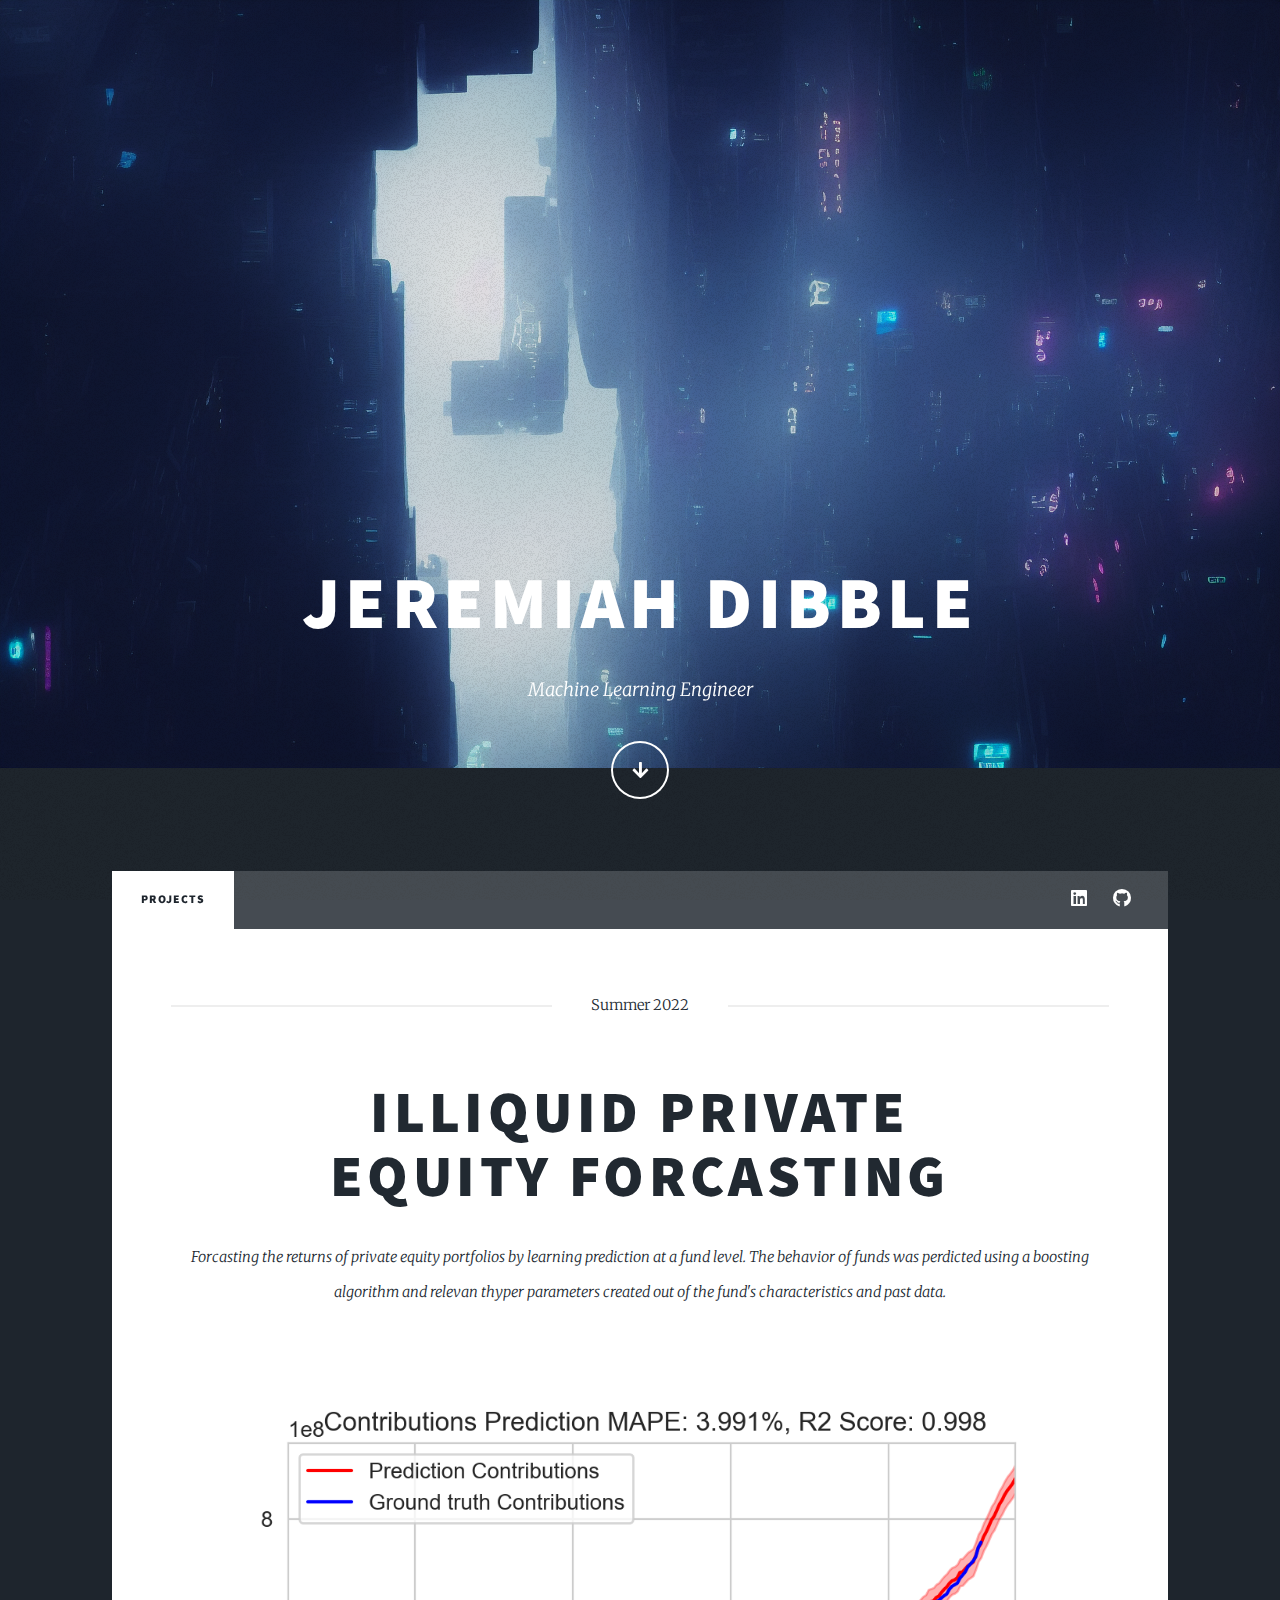
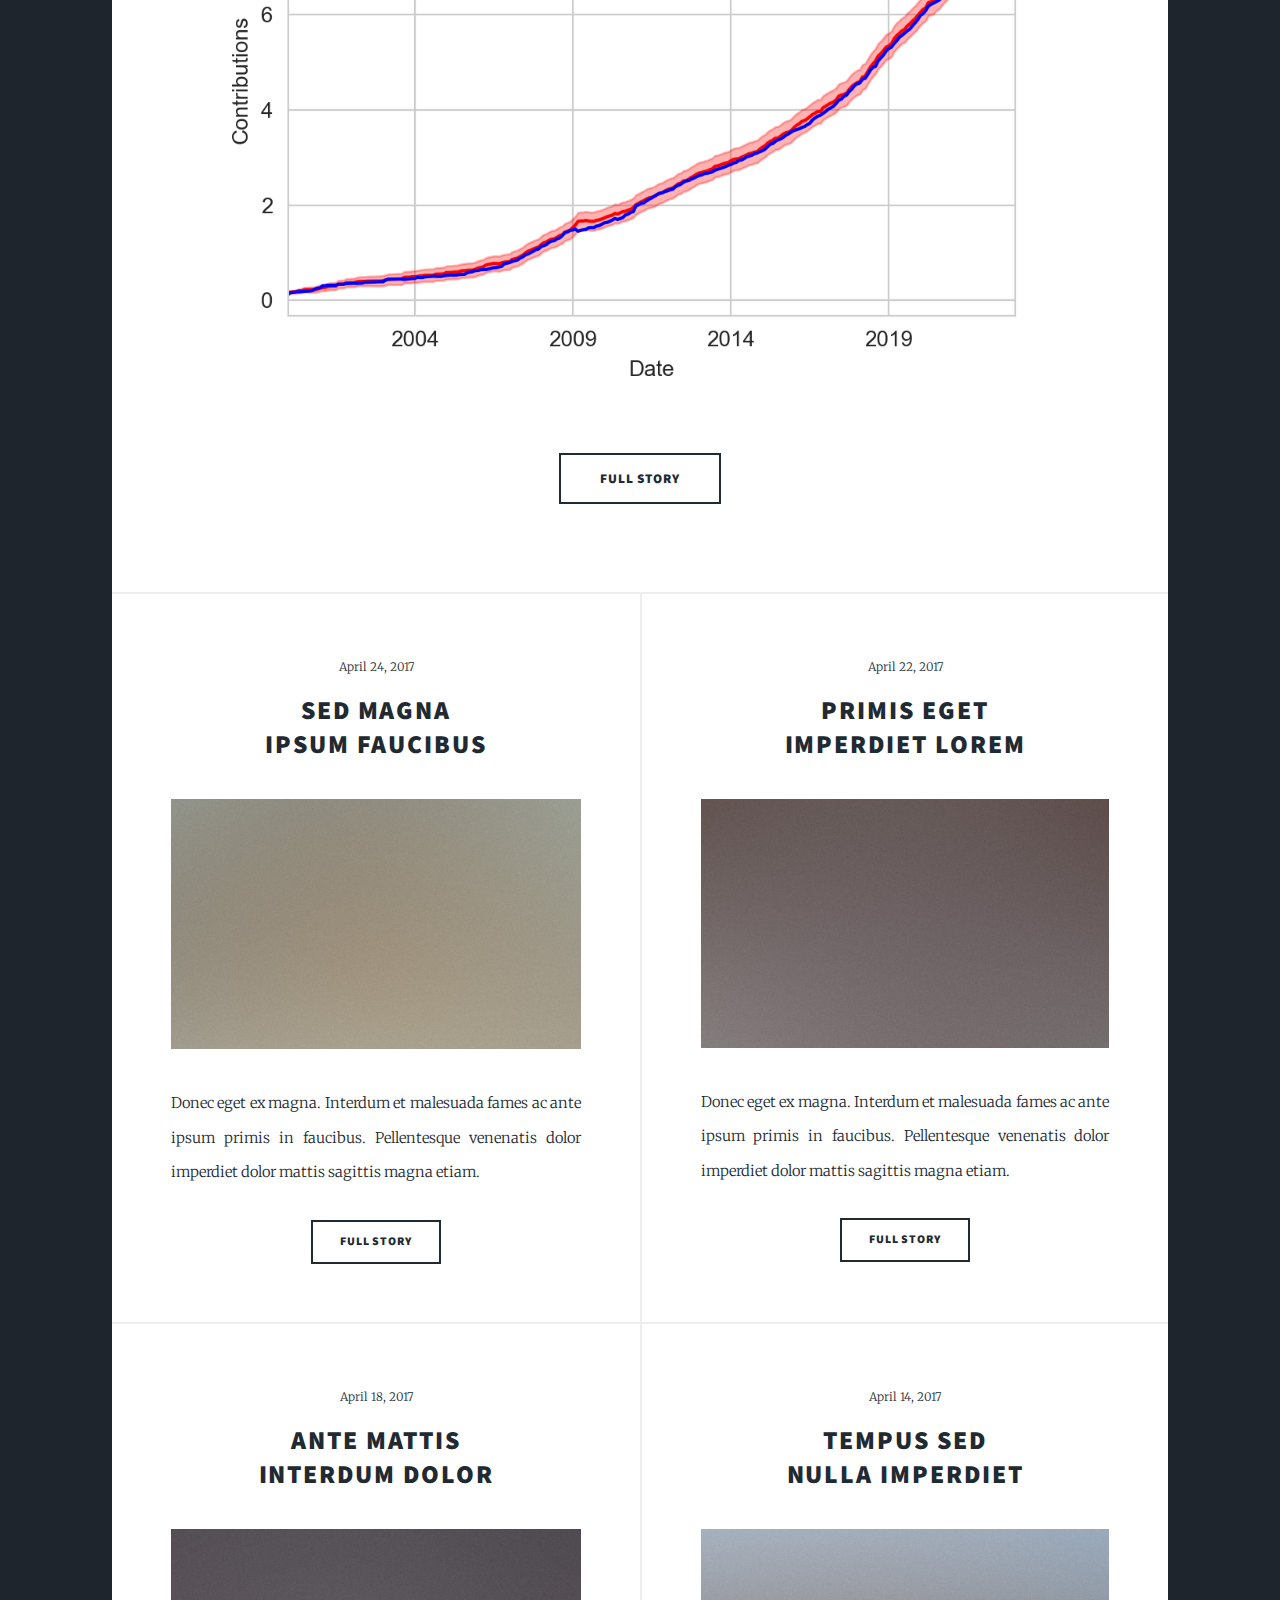
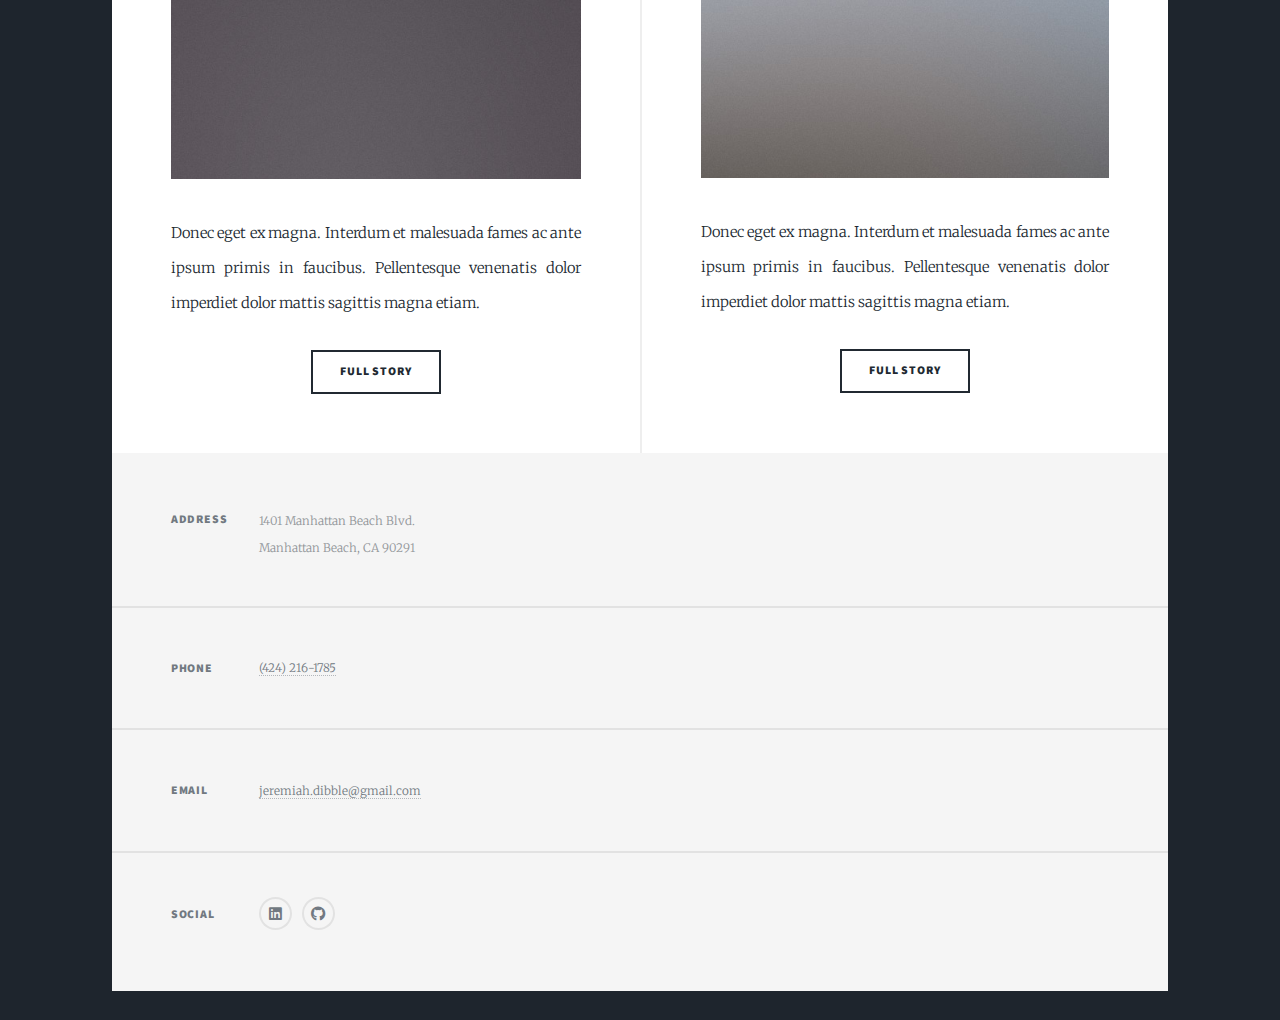
==== index.html @ 0b693775 "initial commit" ====
<!DOCTYPE HTML>
<!--
	Massively by HTML5 UP
	html5up.net | @ajlkn
	Free for personal and commercial use under the CCA 3.0 license (html5up.net/license)
-->
<html>
	

	<head>
	
		<title>Jeremiah Dibble</title>
		<meta charset="utf-8" />
		<meta name="viewport" content="width=device-width, initial-scale=1, user-scalable=no" />
		<link rel="stylesheet" href="assets/css/main.css" />
		<noscript><link rel="stylesheet" href="assets/css/noscript.css" /></noscript>
		<html>
			

	</head>
	<body class="is-preload">
		<!-- Wrapper -->
			<div id="wrapper" class="fade-in">
				<p style="background-image: url('images/Mean_Subplot_Con.jpg');"></p>
				<!-- Intro -->
					<div id="intro">
						<h1>Jeremiah Dibble<br />
						</h1>
						<p>Machine Learning Engineer <ul class="actions">
							<li><a href="#header" class="button icon solid solo fa-arrow-down scrolly">Continue</a></li>
						</ul>
					</div>

				<!-- Header -->
					<header id="header">
						<a href="index.html" class="logo">Jeremiah Dibble</a>
					</header>

				<!-- Nav -->
					<nav id="nav">
						<ul class="links">
							<li class="active"><a href="index.html">Projects</a></li>

						</ul>
						<ul class="icons">
							<li><a href="https://www.linkedin.com/in/jeremiah-dibble/" class="icon brands fa-linkedin"><span class="label">LinkedIn</span></a></li>
							<li><a href="https://github.com/jeremiah-dibble" class="icon brands fa-github"><span class="label">GitHub</span></a></li>
						</ul>
					</nav>


				<!-- Main -->
					<div id="main">

						<!-- Featured Post -->
							<article class="post featured">
								<header class="major">
									<span class="date">Summer 2022</span>
									<h2><a href="privateEquity.html">
									Illiquid Private <br /> Equity Forcasting</a></h2>
									<p>Forcasting the returns of private equity portfolios by learning prediction at a
										fund level. The behavior of funds was perdicted using a boosting algorithm and 
										relevan thyper parameters created out of the fund's characteristics and past data. 
									</p>
								</header>
								<a href="privateEquity.html" class="image main"><img src="images/privateEquity.jpg" alt="" /></a>
								<ul class="actions special">
									<li><a href="privateEquity.html" class="button large">Full Story</a></li>
								</ul>
							</article>

						<!-- Posts -->
							<section class="posts">
								<article>
									<header>
										<span class="date">April 24, 2017</span>
										<h2><a href="#">Sed magna<br />
										ipsum faucibus</a></h2>
									</header>
									<a href="#" class="image fit"><img src="images/pic02.jpg" alt="" /></a>
									<p>Donec eget ex magna. Interdum et malesuada fames ac ante ipsum primis in faucibus. Pellentesque venenatis dolor imperdiet dolor mattis sagittis magna etiam.</p>
									<ul class="actions special">
										<li><a href="#" class="button">Full Story</a></li>
									</ul>
								</article>
								<article>
									<header>
										<span class="date">April 22, 2017</span>
										<h2><a href="#">Primis eget<br />
										imperdiet lorem</a></h2>
									</header>
									<a href="#" class="image fit"><img src="images/pic03.jpg" alt="" /></a>
									<p>Donec eget ex magna. Interdum et malesuada fames ac ante ipsum primis in faucibus. Pellentesque venenatis dolor imperdiet dolor mattis sagittis magna etiam.</p>
									<ul class="actions special">
										<li><a href="#" class="button">Full Story</a></li>
									</ul>
								</article>
								<article>
									<header>
										<span class="date">April 18, 2017</span>
										<h2><a href="#">Ante mattis<br />
										interdum dolor</a></h2>
									</header>
									<a href="#" class="image fit"><img src="images/pic04.jpg" alt="" /></a>
									<p>Donec eget ex magna. Interdum et malesuada fames ac ante ipsum primis in faucibus. Pellentesque venenatis dolor imperdiet dolor mattis sagittis magna etiam.</p>
									<ul class="actions special">
										<li><a href="#" class="button">Full Story</a></li>
									</ul>
								</article>
								<article>
									<header>
										<span class="date">April 14, 2017</span>
										<h2><a href="#">Tempus sed<br />
										nulla imperdiet</a></h2>
									</header>
									<a href="#" class="image fit"><img src="images/pic05.jpg" alt="" /></a>
									<p>Donec eget ex magna. Interdum et malesuada fames ac ante ipsum primis in faucibus. Pellentesque venenatis dolor imperdiet dolor mattis sagittis magna etiam.</p>
									<ul class="actions special">
										<li><a href="#" class="button">Full Story</a></li>
									</ul>
								</article>

							</section>
					</div>

				<!-- Footer -->
					<footer id="footer">

						<section class="split contact">
							<section class="alt">
								<h3>Address</h3>
								<p>1401 Manhattan Beach Blvd.<br />
								Manhattan Beach, CA 90291</p>
							</section>
							<section>
								<h3>Phone</h3>
								<p><a href="#">(424) 216-1785</a></p>
							</section>
							<section>
								<h3>Email</h3>
								<p><a href="#">jeremiah.dibble@gmail.com</a></p>
							</section>
							<section>
								<h3>Social</h3>
								<ul class="icons alt">
									<li><a href="https://www.linkedin.com/in/jeremiah-dibble/" class="icon brands fa-linkedin"><span class="label">LinkedIn</span></a></li>
									<li><a href="https://github.com/jeremiah-dibble" class="icon brands fa-github"><span class="label">GitHub</span></a></li>
								</ul>
							</section>
						</section>
					</footer>
			</div>

		<!-- Scripts -->
			<script src="assets/js/jquery.min.js"></script>
			<script src="assets/js/jquery.scrollex.min.js"></script>
			<script src="assets/js/jquery.scrolly.min.js"></script>
			<script src="assets/js/browser.min.js"></script>
			<script src="assets/js/breakpoints.min.js"></script>
			<script src="assets/js/util.js"></script>
			<script src="assets/js/main.js"></script>
		</p>
	</body>
	
</html>
---- assets/css/main.css ----
@import url(fontawesome-all.min.css);
@import url("https://fonts.googleapis.com/css?family=Merriweather:300,700,300italic,700italic|Source+Sans+Pro:900");

/*
	Massively by HTML5 UP
	html5up.net | @ajlkn
	Free for personal and commercial use under the CCA 3.0 license (html5up.net/license)
*/

html, body, div, span, applet, object,
iframe, h1, h2, h3, h4, h5, h6, p, blockquote,
pre, a, abbr, acronym, address, big, cite,
code, del, dfn, em, img, ins, kbd, q, s, samp,
small, strike, strong, sub, sup, tt, var, b,
u, i, center, dl, dt, dd, ol, ul, li, fieldset,
form, label, legend, table, caption, tbody,
tfoot, thead, tr, th, td, article, aside,
canvas, details, embed, figure, figcaption,
footer, header, hgroup, menu, nav, output, ruby,
section, summary, time, mark, audio, video {
	margin: 0;
	padding: 0;
	border: 0;
	font-size: 100%;
	font: inherit;
	vertical-align: baseline;}

article, aside, details, figcaption, figure,
footer, header, hgroup, menu, nav, section {
	display: block;}

body {
	line-height: 1;
}

ol, ul {
	list-style: none;
}

blockquote, q {
	quotes: none;
}

	blockquote:before, blockquote:after, q:before, q:after {
		content: '';
		content: none;
	}

table {
	border-collapse: collapse;
	border-spacing: 0;
}

body {
	-webkit-text-size-adjust: none;
}

mark {
	background-color: transparent;
	color: inherit;
}

input::-moz-focus-inner {
	border: 0;
	padding: 0;
}

input, select, textarea {
	-moz-appearance: none;
	-webkit-appearance: none;
	-ms-appearance: none;
	appearance: none;
}

/* Basic */

	@-ms-viewport {
		width: device-width;
	}

	body {
		-ms-overflow-style: scrollbar;
	}

	@media screen and (max-width: 480px) {

		html, body {
			min-width: 320px;
		}

	}

	html {
		box-sizing: border-box;
	}

	*, *:before, *:after {
		box-sizing: inherit;
	}

	body {
		background-color: #1e252d;
	}

		body.is-preload *, body.is-preload *:before, body.is-preload *:after {
			-moz-animation: none !important;
			-webkit-animation: none !important;
			-ms-animation: none !important;
			animation: none !important;
			-moz-transition: none !important;
			-webkit-transition: none !important;
			-ms-transition: none !important;
			transition: none !important;
		}

/* Type */

	html {
		font-size: 16pt;
	}

		@media screen and (max-width: 1680px) {

			html {
				font-size: 12pt;
			}

		}

		@media screen and (max-width: 1280px) {

			html {
				font-size: 11pt;
			}

		}

		@media screen and (max-width: 360px) {

			html {
				font-size: 10pt;
			}

		}

	body {
		color: #212931;
	}

	body, input, select, textarea {
		font-family: "Merriweather", Georgia, serif;
		font-weight: 300;
		font-size: 1rem;
		line-height: 2.375;
	}

	a {
		-moz-transition: color 0.2s ease-in-out, background-color 0.2s ease-in-out, border-color 0.2s ease-in-out, box-shadow 0.2s ease-in-out;
		-webkit-transition: color 0.2s ease-in-out, background-color 0.2s ease-in-out, border-color 0.2s ease-in-out, box-shadow 0.2s ease-in-out;
		-ms-transition: color 0.2s ease-in-out, background-color 0.2s ease-in-out, border-color 0.2s ease-in-out, box-shadow 0.2s ease-in-out;
		transition: color 0.2s ease-in-out, background-color 0.2s ease-in-out, border-color 0.2s ease-in-out, box-shadow 0.2s ease-in-out;
		border-bottom: dotted 1px;
		text-decoration: none;
	}

		a:hover {
			border-bottom-color: transparent;
		}

	strong, b {
		font-weight: 600;
	}

	em, i {
		font-style: italic;
	}

	p {
		text-align: justify;
		margin: 0 0 2rem 0;
	}

	h1, h2, h3, h4, h5, h6 {
		font-family: "Source Sans Pro", Helvetica, sans-serif;
		font-weight: 900;
		line-height: 1.5;
		letter-spacing: 0.075em;
		text-transform: uppercase;
		margin: 0 0 1rem 0;
	}

		h1 a, h2 a, h3 a, h4 a, h5 a, h6 a {
			border-bottom: 0;
			color: inherit;
			text-decoration: none;
		}

	h1 {
		font-size: 4rem;
		line-height: 1.1;
		margin: 0 0 2rem 0;
	}

	h2 {
		font-size: 1.75rem;
		line-height: 1.3;
		margin: 0 0 1.5rem 0;
	}

	h3 {
		font-size: 1.25rem;
		margin: 0 0 1.5rem 0;
	}

	h4 {
		font-size: 1rem;
	}

	h5 {
		font-size: 0.9rem;
	}

	h6 {
		font-size: 0.8rem;
	}

	sub {
		font-size: 0.8rem;
		position: relative;
		top: 0.5rem;
	}

	sup {
		font-size: 0.8rem;
		position: relative;
		top: -0.5rem;
	}

	blockquote {
		border-left: solid 4px;
		font-style: italic;
		margin: 0 0 2rem 0;
		padding: 0.5rem 0 0.5rem 2rem;
	}

	code {
		border: solid 2px;
		font-family: "Courier New", monospace;
		font-size: 0.9rem;
		margin: 0 0.25rem;
		padding: 0.25rem 0.65rem;
	}

	pre {
		-webkit-overflow-scrolling: touch;
		font-family: "Courier New", monospace;
		font-size: 0.9rem;
		margin: 0 0 2rem 0;
	}

		pre code {
			display: block;
			line-height: 1.75;
			padding: 1rem 1.5rem;
			overflow-x: auto;
		}

	hr {
		border: 0;
		border-bottom: solid 2px;
		margin: 3rem 0;
	}

		hr.major {
			margin: 5rem 0;
		}

	.align-left {
		text-align: left;
	}

	.align-center {
		text-align: center;
	}

	.align-right {
		text-align: right;
	}

	input, select, textarea {
		color: #212931;
	}

	a {
		color: #212931;
		border-bottom-color: rgba(33, 41, 49, 0.5);
	}

		a:hover {
			border-bottom-color: transparent;
			color: #18bfef !important;
		}

	strong, b {
		color: #212931;
	}

	h1, h2, h3, h4, h5, h6 {
		color: #212931;
	}

	blockquote {
		border-left-color: #eeeeee;
	}

	code {
		background: rgba(220, 220, 220, 0.25);
		border-color: #eeeeee;
	}

	hr {
		border-bottom-color: #eeeeee;
	}

/* Row */

	.row {
		display: flex;
		flex-wrap: wrap;
		box-sizing: border-box;
		align-items: stretch;
	}

		.row > * {
			box-sizing: border-box;
		}

		.row.gtr-uniform > * > :last-child {
			margin-bottom: 0;
		}

		.row.aln-left {
			justify-content: flex-start;
		}

		.row.aln-center {
			justify-content: center;
		}

		.row.aln-right {
			justify-content: flex-end;
		}

		.row.aln-top {
			align-items: flex-start;
		}

		.row.aln-middle {
			align-items: center;
		}

		.row.aln-bottom {
			align-items: flex-end;
		}

		.row > .imp {
			order: -1;
		}

		.row > .col-1 {
			width: 8.33333%;
		}

		.row > .off-1 {
			margin-left: 8.33333%;
		}

		.row > .col-2 {
			width: 16.66667%;
		}

		.row > .off-2 {
			margin-left: 16.66667%;
		}

		.row > .col-3 {
			width: 25%;
		}

		.row > .off-3 {
			margin-left: 25%;
		}

		.row > .col-4 {
			width: 33.33333%;
		}

		.row > .off-4 {
			margin-left: 33.33333%;
		}

		.row > .col-5 {
			width: 41.66667%;
		}

		.row > .off-5 {
			margin-left: 41.66667%;
		}

		.row > .col-6 {
			width: 50%;
		}

		.row > .off-6 {
			margin-left: 50%;
		}

		.row > .col-7 {
			width: 58.33333%;
		}

		.row > .off-7 {
			margin-left: 58.33333%;
		}

		.row > .col-8 {
			width: 66.66667%;
		}

		.row > .off-8 {
			margin-left: 66.66667%;
		}

		.row > .col-9 {
			width: 75%;
		}

		.row > .off-9 {
			margin-left: 75%;
		}

		.row > .col-10 {
			width: 83.33333%;
		}

		.row > .off-10 {
			margin-left: 83.33333%;
		}

		.row > .col-11 {
			width: 91.66667%;
		}

		.row > .off-11 {
			margin-left: 91.66667%;
		}

		.row > .col-12 {
			width: 100%;
		}

		.row > .off-12 {
			margin-left: 100%;
		}

		.row.gtr-0 {
			margin-top: 0;
			margin-left: 0rem;
		}

			.row.gtr-0 > * {
				padding: 0 0 0 0rem;
			}

			.row.gtr-0.gtr-uniform {
				margin-top: 0rem;
			}

				.row.gtr-0.gtr-uniform > * {
					padding-top: 0rem;
				}

		.row.gtr-25 {
			margin-top: 0;
			margin-left: -0.375rem;
		}

			.row.gtr-25 > * {
				padding: 0 0 0 0.375rem;
			}

			.row.gtr-25.gtr-uniform {
				margin-top: -0.375rem;
			}

				.row.gtr-25.gtr-uniform > * {
					padding-top: 0.375rem;
				}

		.row.gtr-50 {
			margin-top: 0;
			margin-left: -0.75rem;
		}

			.row.gtr-50 > * {
				padding: 0 0 0 0.75rem;
			}

			.row.gtr-50.gtr-uniform {
				margin-top: -0.75rem;
			}

				.row.gtr-50.gtr-uniform > * {
					padding-top: 0.75rem;
				}

		.row {
			margin-top: 0;
			margin-left: -1.5rem;
		}

			.row > * {
				padding: 0 0 0 1.5rem;
			}

			.row.gtr-uniform {
				margin-top: -1.5rem;
			}

				.row.gtr-uniform > * {
					padding-top: 1.5rem;
				}

		.row.gtr-150 {
			margin-top: 0;
			margin-left: -2.25rem;
		}

			.row.gtr-150 > * {
				padding: 0 0 0 2.25rem;
			}

			.row.gtr-150.gtr-uniform {
				margin-top: -2.25rem;
			}

				.row.gtr-150.gtr-uniform > * {
					padding-top: 2.25rem;
				}

		.row.gtr-200 {
			margin-top: 0;
			margin-left: -3rem;
		}

			.row.gtr-200 > * {
				padding: 0 0 0 3rem;
			}

			.row.gtr-200.gtr-uniform {
				margin-top: -3rem;
			}

				.row.gtr-200.gtr-uniform > * {
					padding-top: 3rem;
				}

		@media screen and (max-width: 1680px) {

			.row {
				display: flex;
				flex-wrap: wrap;
				box-sizing: border-box;
				align-items: stretch;
			}

				.row > * {
					box-sizing: border-box;
				}

				.row.gtr-uniform > * > :last-child {
					margin-bottom: 0;
				}

				.row.aln-left {
					justify-content: flex-start;
				}

				.row.aln-center {
					justify-content: center;
				}

				.row.aln-right {
					justify-content: flex-end;
				}

				.row.aln-top {
					align-items: flex-start;
				}

				.row.aln-middle {
					align-items: center;
				}

				.row.aln-bottom {
					align-items: flex-end;
				}

				.row > .imp-xlarge {
					order: -1;
				}

				.row > .col-1-xlarge {
					width: 8.33333%;
				}

				.row > .off-1-xlarge {
					margin-left: 8.33333%;
				}

				.row > .col-2-xlarge {
					width: 16.66667%;
				}

				.row > .off-2-xlarge {
					margin-left: 16.66667%;
				}

				.row > .col-3-xlarge {
					width: 25%;
				}

				.row > .off-3-xlarge {
					margin-left: 25%;
				}

				.row > .col-4-xlarge {
					width: 33.33333%;
				}

				.row > .off-4-xlarge {
					margin-left: 33.33333%;
				}

				.row > .col-5-xlarge {
					width: 41.66667%;
				}

				.row > .off-5-xlarge {
					margin-left: 41.66667%;
				}

				.row > .col-6-xlarge {
					width: 50%;
				}

				.row > .off-6-xlarge {
					margin-left: 50%;
				}

				.row > .col-7-xlarge {
					width: 58.33333%;
				}

				.row > .off-7-xlarge {
					margin-left: 58.33333%;
				}

				.row > .col-8-xlarge {
					width: 66.66667%;
				}

				.row > .off-8-xlarge {
					margin-left: 66.66667%;
				}

				.row > .col-9-xlarge {
					width: 75%;
				}

				.row > .off-9-xlarge {
					margin-left: 75%;
				}

				.row > .col-10-xlarge {
					width: 83.33333%;
				}

				.row > .off-10-xlarge {
					margin-left: 83.33333%;
				}

				.row > .col-11-xlarge {
					width: 91.66667%;
				}

				.row > .off-11-xlarge {
					margin-left: 91.66667%;
				}

				.row > .col-12-xlarge {
					width: 100%;
				}

				.row > .off-12-xlarge {
					margin-left: 100%;
				}

				.row.gtr-0 {
					margin-top: 0;
					margin-left: 0rem;
				}

					.row.gtr-0 > * {
						padding: 0 0 0 0rem;
					}

					.row.gtr-0.gtr-uniform {
						margin-top: 0rem;
					}

						.row.gtr-0.gtr-uniform > * {
							padding-top: 0rem;
						}

				.row.gtr-25 {
					margin-top: 0;
					margin-left: -0.375rem;
				}

					.row.gtr-25 > * {
						padding: 0 0 0 0.375rem;
					}

					.row.gtr-25.gtr-uniform {
						margin-top: -0.375rem;
					}

						.row.gtr-25.gtr-uniform > * {
							padding-top: 0.375rem;
						}

				.row.gtr-50 {
					margin-top: 0;
					margin-left: -0.75rem;
				}

					.row.gtr-50 > * {
						padding: 0 0 0 0.75rem;
					}

					.row.gtr-50.gtr-uniform {
						margin-top: -0.75rem;
					}

						.row.gtr-50.gtr-uniform > * {
							padding-top: 0.75rem;
						}

				.row {
					margin-top: 0;
					margin-left: -1.5rem;
				}

					.row > * {
						padding: 0 0 0 1.5rem;
					}

					.row.gtr-uniform {
						margin-top: -1.5rem;
					}

						.row.gtr-uniform > * {
							padding-top: 1.5rem;
						}

				.row.gtr-150 {
					margin-top: 0;
					margin-left: -2.25rem;
				}

					.row.gtr-150 > * {
						padding: 0 0 0 2.25rem;
					}

					.row.gtr-150.gtr-uniform {
						margin-top: -2.25rem;
					}

						.row.gtr-150.gtr-uniform > * {
							padding-top: 2.25rem;
						}

				.row.gtr-200 {
					margin-top: 0;
					margin-left: -3rem;
				}

					.row.gtr-200 > * {
						padding: 0 0 0 3rem;
					}

					.row.gtr-200.gtr-uniform {
						margin-top: -3rem;
					}

						.row.gtr-200.gtr-uniform > * {
							padding-top: 3rem;
						}

		}

		@media screen and (max-width: 1280px) {

			.row {
				display: flex;
				flex-wrap: wrap;
				box-sizing: border-box;
				align-items: stretch;
			}

				.row > * {
					box-sizing: border-box;
				}

				.row.gtr-uniform > * > :last-child {
					margin-bottom: 0;
				}

				.row.aln-left {
					justify-content: flex-start;
				}

				.row.aln-center {
					justify-content: center;
				}

				.row.aln-right {
					justify-content: flex-end;
				}

				.row.aln-top {
					align-items: flex-start;
				}

				.row.aln-middle {
					align-items: center;
				}

				.row.aln-bottom {
					align-items: flex-end;
				}

				.row > .imp-large {
					order: -1;
				}

				.row > .col-1-large {
					width: 8.33333%;
				}

				.row > .off-1-large {
					margin-left: 8.33333%;
				}

				.row > .col-2-large {
					width: 16.66667%;
				}

				.row > .off-2-large {
					margin-left: 16.66667%;
				}

				.row > .col-3-large {
					width: 25%;
				}

				.row > .off-3-large {
					margin-left: 25%;
				}

				.row > .col-4-large {
					width: 33.33333%;
				}

				.row > .off-4-large {
					margin-left: 33.33333%;
				}

				.row > .col-5-large {
					width: 41.66667%;
				}

				.row > .off-5-large {
					margin-left: 41.66667%;
				}

				.row > .col-6-large {
					width: 50%;
				}

				.row > .off-6-large {
					margin-left: 50%;
				}

				.row > .col-7-large {
					width: 58.33333%;
				}

				.row > .off-7-large {
					margin-left: 58.33333%;
				}

				.row > .col-8-large {
					width: 66.66667%;
				}

				.row > .off-8-large {
					margin-left: 66.66667%;
				}

				.row > .col-9-large {
					width: 75%;
				}

				.row > .off-9-large {
					margin-left: 75%;
				}

				.row > .col-10-large {
					width: 83.33333%;
				}

				.row > .off-10-large {
					margin-left: 83.33333%;
				}

				.row > .col-11-large {
					width: 91.66667%;
				}

				.row > .off-11-large {
					margin-left: 91.66667%;
				}

				.row > .col-12-large {
					width: 100%;
				}

				.row > .off-12-large {
					margin-left: 100%;
				}

				.row.gtr-0 {
					margin-top: 0;
					margin-left: 0rem;
				}

					.row.gtr-0 > * {
						padding: 0 0 0 0rem;
					}

					.row.gtr-0.gtr-uniform {
						margin-top: 0rem;
					}

						.row.gtr-0.gtr-uniform > * {
							padding-top: 0rem;
						}

				.row.gtr-25 {
					margin-top: 0;
					margin-left: -0.375rem;
				}

					.row.gtr-25 > * {
						padding: 0 0 0 0.375rem;
					}

					.row.gtr-25.gtr-uniform {
						margin-top: -0.375rem;
					}

						.row.gtr-25.gtr-uniform > * {
							padding-top: 0.375rem;
						}

				.row.gtr-50 {
					margin-top: 0;
					margin-left: -0.75rem;
				}

					.row.gtr-50 > * {
						padding: 0 0 0 0.75rem;
					}

					.row.gtr-50.gtr-uniform {
						margin-top: -0.75rem;
					}

						.row.gtr-50.gtr-uniform > * {
							padding-top: 0.75rem;
						}

				.row {
					margin-top: 0;
					margin-left: -1.5rem;
				}

					.row > * {
						padding: 0 0 0 1.5rem;
					}

					.row.gtr-uniform {
						margin-top: -1.5rem;
					}

						.row.gtr-uniform > * {
							padding-top: 1.5rem;
						}

				.row.gtr-150 {
					margin-top: 0;
					margin-left: -2.25rem;
				}

					.row.gtr-150 > * {
						padding: 0 0 0 2.25rem;
					}

					.row.gtr-150.gtr-uniform {
						margin-top: -2.25rem;
					}

						.row.gtr-150.gtr-uniform > * {
							padding-top: 2.25rem;
						}

				.row.gtr-200 {
					margin-top: 0;
					margin-left: -3rem;
				}

					.row.gtr-200 > * {
						padding: 0 0 0 3rem;
					}

					.row.gtr-200.gtr-uniform {
						margin-top: -3rem;
					}

						.row.gtr-200.gtr-uniform > * {
							padding-top: 3rem;
						}

		}

		@media screen and (max-width: 980px) {

			.row {
				display: flex;
				flex-wrap: wrap;
				box-sizing: border-box;
				align-items: stretch;
			}

				.row > * {
					box-sizing: border-box;
				}

				.row.gtr-uniform > * > :last-child {
					margin-bottom: 0;
				}

				.row.aln-left {
					justify-content: flex-start;
				}

				.row.aln-center {
					justify-content: center;
				}

				.row.aln-right {
					justify-content: flex-end;
				}

				.row.aln-top {
					align-items: flex-start;
				}

				.row.aln-middle {
					align-items: center;
				}

				.row.aln-bottom {
					align-items: flex-end;
				}

				.row > .imp-medium {
					order: -1;
				}

				.row > .col-1-medium {
					width: 8.33333%;
				}

				.row > .off-1-medium {
					margin-left: 8.33333%;
				}

				.row > .col-2-medium {
					width: 16.66667%;
				}

				.row > .off-2-medium {
					margin-left: 16.66667%;
				}

				.row > .col-3-medium {
					width: 25%;
				}

				.row > .off-3-medium {
					margin-left: 25%;
				}

				.row > .col-4-medium {
					width: 33.33333%;
				}

				.row > .off-4-medium {
					margin-left: 33.33333%;
				}

				.row > .col-5-medium {
					width: 41.66667%;
				}

				.row > .off-5-medium {
					margin-left: 41.66667%;
				}

				.row > .col-6-medium {
					width: 50%;
				}

				.row > .off-6-medium {
					margin-left: 50%;
				}

				.row > .col-7-medium {
					width: 58.33333%;
				}

				.row > .off-7-medium {
					margin-left: 58.33333%;
				}

				.row > .col-8-medium {
					width: 66.66667%;
				}

				.row > .off-8-medium {
					margin-left: 66.66667%;
				}

				.row > .col-9-medium {
					width: 75%;
				}

				.row > .off-9-medium {
					margin-left: 75%;
				}

				.row > .col-10-medium {
					width: 83.33333%;
				}

				.row > .off-10-medium {
					margin-left: 83.33333%;
				}

				.row > .col-11-medium {
					width: 91.66667%;
				}

				.row > .off-11-medium {
					margin-left: 91.66667%;
				}

				.row > .col-12-medium {
					width: 100%;
				}

				.row > .off-12-medium {
					margin-left: 100%;
				}

				.row.gtr-0 {
					margin-top: 0;
					margin-left: 0rem;
				}

					.row.gtr-0 > * {
						padding: 0 0 0 0rem;
					}

					.row.gtr-0.gtr-uniform {
						margin-top: 0rem;
					}

						.row.gtr-0.gtr-uniform > * {
							padding-top: 0rem;
						}

				.row.gtr-25 {
					margin-top: 0;
					margin-left: -0.375rem;
				}

					.row.gtr-25 > * {
						padding: 0 0 0 0.375rem;
					}

					.row.gtr-25.gtr-uniform {
						margin-top: -0.375rem;
					}

						.row.gtr-25.gtr-uniform > * {
							padding-top: 0.375rem;
						}

				.row.gtr-50 {
					margin-top: 0;
					margin-left: -0.75rem;
				}

					.row.gtr-50 > * {
						padding: 0 0 0 0.75rem;
					}

					.row.gtr-50.gtr-uniform {
						margin-top: -0.75rem;
					}

						.row.gtr-50.gtr-uniform > * {
							padding-top: 0.75rem;
						}

				.row {
					margin-top: 0;
					margin-left: -1.5rem;
				}

					.row > * {
						padding: 0 0 0 1.5rem;
					}

					.row.gtr-uniform {
						margin-top: -1.5rem;
					}

						.row.gtr-uniform > * {
							padding-top: 1.5rem;
						}

				.row.gtr-150 {
					margin-top: 0;
					margin-left: -2.25rem;
				}

					.row.gtr-150 > * {
						padding: 0 0 0 2.25rem;
					}

					.row.gtr-150.gtr-uniform {
						margin-top: -2.25rem;
					}

						.row.gtr-150.gtr-uniform > * {
							padding-top: 2.25rem;
						}

				.row.gtr-200 {
					margin-top: 0;
					margin-left: -3rem;
				}

					.row.gtr-200 > * {
						padding: 0 0 0 3rem;
					}

					.row.gtr-200.gtr-uniform {
						margin-top: -3rem;
					}

						.row.gtr-200.gtr-uniform > * {
							padding-top: 3rem;
						}

		}

		@media screen and (max-width: 736px) {

			.row {
				display: flex;
				flex-wrap: wrap;
				box-sizing: border-box;
				align-items: stretch;
			}

				.row > * {
					box-sizing: border-box;
				}

				.row.gtr-uniform > * > :last-child {
					margin-bottom: 0;
				}

				.row.aln-left {
					justify-content: flex-start;
				}

				.row.aln-center {
					justify-content: center;
				}

				.row.aln-right {
					justify-content: flex-end;
				}

				.row.aln-top {
					align-items: flex-start;
				}

				.row.aln-middle {
					align-items: center;
				}

				.row.aln-bottom {
					align-items: flex-end;
				}

				.row > .imp-small {
					order: -1;
				}

				.row > .col-1-small {
					width: 8.33333%;
				}

				.row > .off-1-small {
					margin-left: 8.33333%;
				}

				.row > .col-2-small {
					width: 16.66667%;
				}

				.row > .off-2-small {
					margin-left: 16.66667%;
				}

				.row > .col-3-small {
					width: 25%;
				}

				.row > .off-3-small {
					margin-left: 25%;
				}

				.row > .col-4-small {
					width: 33.33333%;
				}

				.row > .off-4-small {
					margin-left: 33.33333%;
				}

				.row > .col-5-small {
					width: 41.66667%;
				}

				.row > .off-5-small {
					margin-left: 41.66667%;
				}

				.row > .col-6-small {
					width: 50%;
				}

				.row > .off-6-small {
					margin-left: 50%;
				}

				.row > .col-7-small {
					width: 58.33333%;
				}

				.row > .off-7-small {
					margin-left: 58.33333%;
				}

				.row > .col-8-small {
					width: 66.66667%;
				}

				.row > .off-8-small {
					margin-left: 66.66667%;
				}

				.row > .col-9-small {
					width: 75%;
				}

				.row > .off-9-small {
					margin-left: 75%;
				}

				.row > .col-10-small {
					width: 83.33333%;
				}

				.row > .off-10-small {
					margin-left: 83.33333%;
				}

				.row > .col-11-small {
					width: 91.66667%;
				}

				.row > .off-11-small {
					margin-left: 91.66667%;
				}

				.row > .col-12-small {
					width: 100%;
				}

				.row > .off-12-small {
					margin-left: 100%;
				}

				.row.gtr-0 {
					margin-top: 0;
					margin-left: 0rem;
				}

					.row.gtr-0 > * {
						padding: 0 0 0 0rem;
					}

					.row.gtr-0.gtr-uniform {
						margin-top: 0rem;
					}

						.row.gtr-0.gtr-uniform > * {
							padding-top: 0rem;
						}

				.row.gtr-25 {
					margin-top: 0;
					margin-left: -0.375rem;
				}

					.row.gtr-25 > * {
						padding: 0 0 0 0.375rem;
					}

					.row.gtr-25.gtr-uniform {
						margin-top: -0.375rem;
					}

						.row.gtr-25.gtr-uniform > * {
							padding-top: 0.375rem;
						}

				.row.gtr-50 {
					margin-top: 0;
					margin-left: -0.75rem;
				}

					.row.gtr-50 > * {
						padding: 0 0 0 0.75rem;
					}

					.row.gtr-50.gtr-uniform {
						margin-top: -0.75rem;
					}

						.row.gtr-50.gtr-uniform > * {
							padding-top: 0.75rem;
						}

				.row {
					margin-top: 0;
					margin-left: -1.5rem;
				}

					.row > * {
						padding: 0 0 0 1.5rem;
					}

					.row.gtr-uniform {
						margin-top: -1.5rem;
					}

						.row.gtr-uniform > * {
							padding-top: 1.5rem;
						}

				.row.gtr-150 {
					margin-top: 0;
					margin-left: -2.25rem;
				}

					.row.gtr-150 > * {
						padding: 0 0 0 2.25rem;
					}

					.row.gtr-150.gtr-uniform {
						margin-top: -2.25rem;
					}

						.row.gtr-150.gtr-uniform > * {
							padding-top: 2.25rem;
						}

				.row.gtr-200 {
					margin-top: 0;
					margin-left: -3rem;
				}

					.row.gtr-200 > * {
						padding: 0 0 0 3rem;
					}

					.row.gtr-200.gtr-uniform {
						margin-top: -3rem;
					}

						.row.gtr-200.gtr-uniform > * {
							padding-top: 3rem;
						}

		}

		@media screen and (max-width: 480px) {

			.row {
				display: flex;
				flex-wrap: wrap;
				box-sizing: border-box;
				align-items: stretch;
			}

				.row > * {
					box-sizing: border-box;
				}

				.row.gtr-uniform > * > :last-child {
					margin-bottom: 0;
				}

				.row.aln-left {
					justify-content: flex-start;
				}

				.row.aln-center {
					justify-content: center;
				}

				.row.aln-right {
					justify-content: flex-end;
				}

				.row.aln-top {
					align-items: flex-start;
				}

				.row.aln-middle {
					align-items: center;
				}

				.row.aln-bottom {
					align-items: flex-end;
				}

				.row > .imp-xsmall {
					order: -1;
				}

				.row > .col-1-xsmall {
					width: 8.33333%;
				}

				.row > .off-1-xsmall {
					margin-left: 8.33333%;
				}

				.row > .col-2-xsmall {
					width: 16.66667%;
				}

				.row > .off-2-xsmall {
					margin-left: 16.66667%;
				}

				.row > .col-3-xsmall {
					width: 25%;
				}

				.row > .off-3-xsmall {
					margin-left: 25%;
				}

				.row > .col-4-xsmall {
					width: 33.33333%;
				}

				.row > .off-4-xsmall {
					margin-left: 33.33333%;
				}

				.row > .col-5-xsmall {
					width: 41.66667%;
				}

				.row > .off-5-xsmall {
					margin-left: 41.66667%;
				}

				.row > .col-6-xsmall {
					width: 50%;
				}

				.row > .off-6-xsmall {
					margin-left: 50%;
				}

				.row > .col-7-xsmall {
					width: 58.33333%;
				}

				.row > .off-7-xsmall {
					margin-left: 58.33333%;
				}

				.row > .col-8-xsmall {
					width: 66.66667%;
				}

				.row > .off-8-xsmall {
					margin-left: 66.66667%;
				}

				.row > .col-9-xsmall {
					width: 75%;
				}

				.row > .off-9-xsmall {
					margin-left: 75%;
				}

				.row > .col-10-xsmall {
					width: 83.33333%;
				}

				.row > .off-10-xsmall {
					margin-left: 83.33333%;
				}

				.row > .col-11-xsmall {
					width: 91.66667%;
				}

				.row > .off-11-xsmall {
					margin-left: 91.66667%;
				}

				.row > .col-12-xsmall {
					width: 100%;
				}

				.row > .off-12-xsmall {
					margin-left: 100%;
				}

				.row.gtr-0 {
					margin-top: 0;
					margin-left: 0rem;
				}

					.row.gtr-0 > * {
						padding: 0 0 0 0rem;
					}

					.row.gtr-0.gtr-uniform {
						margin-top: 0rem;
					}

						.row.gtr-0.gtr-uniform > * {
							padding-top: 0rem;
						}

				.row.gtr-25 {
					margin-top: 0;
					margin-left: -0.375rem;
				}

					.row.gtr-25 > * {
						padding: 0 0 0 0.375rem;
					}

					.row.gtr-25.gtr-uniform {
						margin-top: -0.375rem;
					}

						.row.gtr-25.gtr-uniform > * {
							padding-top: 0.375rem;
						}

				.row.gtr-50 {
					margin-top: 0;
					margin-left: -0.75rem;
				}

					.row.gtr-50 > * {
						padding: 0 0 0 0.75rem;
					}

					.row.gtr-50.gtr-uniform {
						margin-top: -0.75rem;
					}

						.row.gtr-50.gtr-uniform > * {
							padding-top: 0.75rem;
						}

				.row {
					margin-top: 0;
					margin-left: -1.5rem;
				}

					.row > * {
						padding: 0 0 0 1.5rem;
					}

					.row.gtr-uniform {
						margin-top: -1.5rem;
					}

						.row.gtr-uniform > * {
							padding-top: 1.5rem;
						}

				.row.gtr-150 {
					margin-top: 0;
					margin-left: -2.25rem;
				}

					.row.gtr-150 > * {
						padding: 0 0 0 2.25rem;
					}

					.row.gtr-150.gtr-uniform {
						margin-top: -2.25rem;
					}

						.row.gtr-150.gtr-uniform > * {
							padding-top: 2.25rem;
						}

				.row.gtr-200 {
					margin-top: 0;
					margin-left: -3rem;
				}

					.row.gtr-200 > * {
						padding: 0 0 0 3rem;
					}

					.row.gtr-200.gtr-uniform {
						margin-top: -3rem;
					}

						.row.gtr-200.gtr-uniform > * {
							padding-top: 3rem;
						}

		}

		@media screen and (max-width: 360px) {

			.row {
				display: flex;
				flex-wrap: wrap;
				box-sizing: border-box;
				align-items: stretch;
			}

				.row > * {
					box-sizing: border-box;
				}

				.row.gtr-uniform > * > :last-child {
					margin-bottom: 0;
				}

				.row.aln-left {
					justify-content: flex-start;
				}

				.row.aln-center {
					justify-content: center;
				}

				.row.aln-right {
					justify-content: flex-end;
				}

				.row.aln-top {
					align-items: flex-start;
				}

				.row.aln-middle {
					align-items: center;
				}

				.row.aln-bottom {
					align-items: flex-end;
				}

				.row > .imp-xxsmall {
					order: -1;
				}

				.row > .col-1-xxsmall {
					width: 8.33333%;
				}

				.row > .off-1-xxsmall {
					margin-left: 8.33333%;
				}

				.row > .col-2-xxsmall {
					width: 16.66667%;
				}

				.row > .off-2-xxsmall {
					margin-left: 16.66667%;
				}

				.row > .col-3-xxsmall {
					width: 25%;
				}

				.row > .off-3-xxsmall {
					margin-left: 25%;
				}

				.row > .col-4-xxsmall {
					width: 33.33333%;
				}

				.row > .off-4-xxsmall {
					margin-left: 33.33333%;
				}

				.row > .col-5-xxsmall {
					width: 41.66667%;
				}

				.row > .off-5-xxsmall {
					margin-left: 41.66667%;
				}

				.row > .col-6-xxsmall {
					width: 50%;
				}

				.row > .off-6-xxsmall {
					margin-left: 50%;
				}

				.row > .col-7-xxsmall {
					width: 58.33333%;
				}

				.row > .off-7-xxsmall {
					margin-left: 58.33333%;
				}

				.row > .col-8-xxsmall {
					width: 66.66667%;
				}

				.row > .off-8-xxsmall {
					margin-left: 66.66667%;
				}

				.row > .col-9-xxsmall {
					width: 75%;
				}

				.row > .off-9-xxsmall {
					margin-left: 75%;
				}

				.row > .col-10-xxsmall {
					width: 83.33333%;
				}

				.row > .off-10-xxsmall {
					margin-left: 83.33333%;
				}

				.row > .col-11-xxsmall {
					width: 91.66667%;
				}

				.row > .off-11-xxsmall {
					margin-left: 91.66667%;
				}

				.row > .col-12-xxsmall {
					width: 100%;
				}

				.row > .off-12-xxsmall {
					margin-left: 100%;
				}

				.row.gtr-0 {
					margin-top: 0;
					margin-left: 0rem;
				}

					.row.gtr-0 > * {
						padding: 0 0 0 0rem;
					}

					.row.gtr-0.gtr-uniform {
						margin-top: 0rem;
					}

						.row.gtr-0.gtr-uniform > * {
							padding-top: 0rem;
						}

				.row.gtr-25 {
					margin-top: 0;
					margin-left: -0.375rem;
				}

					.row.gtr-25 > * {
						padding: 0 0 0 0.375rem;
					}

					.row.gtr-25.gtr-uniform {
						margin-top: -0.375rem;
					}

						.row.gtr-25.gtr-uniform > * {
							padding-top: 0.375rem;
						}

				.row.gtr-50 {
					margin-top: 0;
					margin-left: -0.75rem;
				}

					.row.gtr-50 > * {
						padding: 0 0 0 0.75rem;
					}

					.row.gtr-50.gtr-uniform {
						margin-top: -0.75rem;
					}

						.row.gtr-50.gtr-uniform > * {
							padding-top: 0.75rem;
						}

				.row {
					margin-top: 0;
					margin-left: -1.5rem;
				}

					.row > * {
						padding: 0 0 0 1.5rem;
					}

					.row.gtr-uniform {
						margin-top: -1.5rem;
					}

						.row.gtr-uniform > * {
							padding-top: 1.5rem;
						}

				.row.gtr-150 {
					margin-top: 0;
					margin-left: -2.25rem;
				}

					.row.gtr-150 > * {
						padding: 0 0 0 2.25rem;
					}

					.row.gtr-150.gtr-uniform {
						margin-top: -2.25rem;
					}

						.row.gtr-150.gtr-uniform > * {
							padding-top: 2.25rem;
						}

				.row.gtr-200 {
					margin-top: 0;
					margin-left: -3rem;
				}

					.row.gtr-200 > * {
						padding: 0 0 0 3rem;
					}

					.row.gtr-200.gtr-uniform {
						margin-top: -3rem;
					}

						.row.gtr-200.gtr-uniform > * {
							padding-top: 3rem;
						}

		}

/* Box */

	.box {
		border: solid 2px;
		margin-bottom: 2rem;
		padding: 1.5rem;
	}

		.box > :last-child,
		.box > :last-child > :last-child,
		.box > :last-child > :last-child > :last-child {
			margin-bottom: 0;
		}

		.box.alt {
			border: 0;
			border-radius: 0;
			padding: 0;
		}

	.box {
		border-color: #eeeeee;
	}

/* Button */

	input[type="submit"],
	input[type="reset"],
	input[type="button"],
	button,
	.button {
		-moz-appearance: none;
		-webkit-appearance: none;
		-ms-appearance: none;
		appearance: none;
		-moz-transition: background-color 0.2s ease-in-out, box-shadow 0.2s ease-in-out, color 0.2s ease-in-out;
		-webkit-transition: background-color 0.2s ease-in-out, box-shadow 0.2s ease-in-out, color 0.2s ease-in-out;
		-ms-transition: background-color 0.2s ease-in-out, box-shadow 0.2s ease-in-out, color 0.2s ease-in-out;
		transition: background-color 0.2s ease-in-out, box-shadow 0.2s ease-in-out, color 0.2s ease-in-out;
		border: 0;
		border-radius: 0;
		cursor: pointer;
		display: inline-block;
		font-family: "Source Sans Pro", Helvetica, sans-serif;
		font-size: 0.8rem;
		font-weight: 900;
		letter-spacing: 0.075em;
		height: 3rem;
		line-height: 3rem;
		padding: 0 2rem;
		text-align: center;
		text-decoration: none;
		text-transform: uppercase;
		white-space: nowrap;
	}

		input[type="submit"].icon:before,
		input[type="reset"].icon:before,
		input[type="button"].icon:before,
		button.icon:before,
		.button.icon:before {
			margin-right: 0.5rem;
		}

		input[type="submit"].icon.solo,
		input[type="reset"].icon.solo,
		input[type="button"].icon.solo,
		button.icon.solo,
		.button.icon.solo {
			position: relative;
			width: 4rem;
			height: 4rem;
			line-height: 4rem;
			border-radius: 4rem;
			text-indent: 4rem;
			overflow: hidden;
			padding: 0;
			white-space: nowrap;
		}

			input[type="submit"].icon.solo:before,
			input[type="reset"].icon.solo:before,
			input[type="button"].icon.solo:before,
			button.icon.solo:before,
			.button.icon.solo:before {
				position: absolute;
				display: block;
				top: 0;
				left: 0;
				width: inherit;
				height: inherit;
				line-height: inherit;
				font-size: 1.25rem;
				margin-right: 0;
				text-align: center;
				text-indent: 0;
			}

		input[type="submit"].fit,
		input[type="reset"].fit,
		input[type="button"].fit,
		button.fit,
		.button.fit {
			width: 100%;
		}

		input[type="submit"].small,
		input[type="reset"].small,
		input[type="button"].small,
		button.small,
		.button.small {
			font-size: 0.7rem;
			height: 2.5rem;
			line-height: 2.5rem;
			padding: 0 1.5rem;
		}

		input[type="submit"].large,
		input[type="reset"].large,
		input[type="button"].large,
		button.large,
		.button.large {
			font-size: 0.9rem;
			height: 3.5rem;
			line-height: 3.5rem;
			padding: 0 2.75rem;
		}

		@media screen and (max-width: 980px) {

			input[type="submit"],
			input[type="reset"],
			input[type="button"],
			button,
			.button {
				font-size: 0.9rem;
				height: 3.25rem;
				line-height: 3.25rem;
			}

				input[type="submit"].large,
				input[type="reset"].large,
				input[type="button"].large,
				button.large,
				.button.large {
					font-size: 1rem;
					height: 3.75rem;
					line-height: 3.75rem;
				}

		}

		input[type="submit"].disabled, input[type="submit"]:disabled,
		input[type="reset"].disabled,
		input[type="reset"]:disabled,
		input[type="button"].disabled,
		input[type="button"]:disabled,
		button.disabled,
		button:disabled,
		.button.disabled,
		.button:disabled {
			pointer-events: none;
			opacity: 0.25;
		}

	input[type="submit"],
	input[type="reset"],
	input[type="button"],
	button,
	.button {
		background-color: transparent;
		box-shadow: inset 0 0 0 2px #212931;
		color: #212931 !important;
	}

		input[type="submit"]:hover,
		input[type="reset"]:hover,
		input[type="button"]:hover,
		button:hover,
		.button:hover {
			box-shadow: inset 0 0 0 2px #18bfef;
			color: #18bfef !important;
		}

		input[type="submit"].primary,
		input[type="reset"].primary,
		input[type="button"].primary,
		button.primary,
		.button.primary {
			background-color: #212931;
			box-shadow: none;
			color: #ffffff !important;
		}

			input[type="submit"].primary:hover,
			input[type="reset"].primary:hover,
			input[type="button"].primary:hover,
			button.primary:hover,
			.button.primary:hover {
				background-color: #18bfef;
			}

/* Form */

	form {
		margin: 0 0 2rem 0;
	}

		form > :last-child {
			margin-bottom: 0;
		}

		form > .fields {
			display: -moz-flex;
			display: -webkit-flex;
			display: -ms-flex;
			display: flex;
			-moz-flex-wrap: wrap;
			-webkit-flex-wrap: wrap;
			-ms-flex-wrap: wrap;
			flex-wrap: wrap;
			width: calc(100% + 3rem);
			margin: -1.5rem 0 2rem -1.5rem;
		}

			form > .fields > .field {
				-moz-flex-grow: 0;
				-webkit-flex-grow: 0;
				-ms-flex-grow: 0;
				flex-grow: 0;
				-moz-flex-shrink: 0;
				-webkit-flex-shrink: 0;
				-ms-flex-shrink: 0;
				flex-shrink: 0;
				padding: 1.5rem 0 0 1.5rem;
				width: calc(100% - 1.5rem);
			}

				form > .fields > .field.half {
					width: calc(50% - 0.75rem);
				}

				form > .fields > .field.third {
					width: calc(100%/3 - 0.5rem);
				}

				form > .fields > .field.quarter {
					width: calc(25% - 0.375rem);
				}

		@media screen and (max-width: 480px) {

			form > .fields {
				width: calc(100% + 3rem);
				margin: -1.5rem 0 2rem -1.5rem;
			}

				form > .fields > .field {
					padding: 1.5rem 0 0 1.5rem;
					width: calc(100% - 1.5rem);
				}

					form > .fields > .field.half {
						width: calc(100% - 1.5rem);
					}

					form > .fields > .field.third {
						width: calc(100% - 1.5rem);
					}

					form > .fields > .field.quarter {
						width: calc(100% - 1.5rem);
					}

		}

	label {
		display: block;
		font-family: "Source Sans Pro", Helvetica, sans-serif;
		font-weight: 900;
		line-height: 1.5;
		letter-spacing: 0.075em;
		font-size: 0.8rem;
		text-transform: uppercase;
		margin: 0 0 0.75rem 0;
	}

		@media screen and (max-width: 980px) {

			label {
				font-size: 0.9rem;
			}

		}

	input[type="text"],
	input[type="password"],
	input[type="email"],
	select,
	textarea {
		-moz-appearance: none;
		-webkit-appearance: none;
		-ms-appearance: none;
		appearance: none;
		background: transparent;
		border-radius: 0;
		border: solid 2px;
		color: inherit;
		display: block;
		outline: 0;
		padding: 0 1rem;
		text-decoration: none;
		width: 100%;
	}

		input[type="text"]:invalid,
		input[type="password"]:invalid,
		input[type="email"]:invalid,
		select:invalid,
		textarea:invalid {
			box-shadow: none;
		}

	select {
		background-size: 1.25rem;
		background-repeat: no-repeat;
		background-position: calc(100% - 1rem) center;
		height: 3rem;
		padding-right: 3rem;
		text-overflow: ellipsis;
	}

		select:focus::-ms-value {
			background-color: transparent;
		}

		select::-ms-expand {
			display: none;
		}

	input[type="text"],
	input[type="password"],
	input[type="email"],
	select {
		height: 3rem;
	}

	textarea {
		padding: 0.75rem 1rem;
	}

	input[type="checkbox"],
	input[type="radio"] {
		-moz-appearance: none;
		-webkit-appearance: none;
		-ms-appearance: none;
		appearance: none;
		display: block;
		float: left;
		margin-right: -2rem;
		opacity: 0;
		width: 1rem;
		z-index: -1;
	}

		input[type="checkbox"] + label,
		input[type="radio"] + label {
			text-decoration: none;
			cursor: pointer;
			display: inline-block;
			font-size: 1rem;
			letter-spacing: 0;
			font-family: "Merriweather", Georgia, serif;
			text-transform: none;
			font-weight: 300;
			padding-left: 2.8rem;
			padding-right: 1rem;
			position: relative;
		}

			input[type="checkbox"] + label:before,
			input[type="radio"] + label:before {
				-moz-osx-font-smoothing: grayscale;
				-webkit-font-smoothing: antialiased;
				display: inline-block;
				font-style: normal;
				font-variant: normal;
				text-rendering: auto;
				line-height: 1;
				text-transform: none !important;
				font-family: 'Font Awesome 5 Free';
				font-weight: 900;
			}

			input[type="checkbox"] + label:before,
			input[type="radio"] + label:before {
				border-radius: 0;
				border: solid 2px;
				content: '';
				display: inline-block;
				font-size: 0.8rem;
				height: 1.8rem;
				left: 0;
				line-height: 1.65rem;
				position: absolute;
				text-align: center;
				top: -0.125rem;
				width: 1.8rem;
			}

		input[type="checkbox"]:checked + label:before,
		input[type="radio"]:checked + label:before {
			content: '\f00c';
		}

	input[type="checkbox"] + label:before {
		border-radius: 0;
	}

	input[type="radio"] + label:before {
		border-radius: 100%;
	}

	::-webkit-input-placeholder {
		opacity: 1.0;
	}

	:-moz-placeholder {
		opacity: 1.0;
	}

	::-moz-placeholder {
		opacity: 1.0;
	}

	:-ms-input-placeholder {
		opacity: 1.0;
	}

	label {
		color: #212931;
	}

	input[type="text"],
	input[type="password"],
	input[type="email"],
	select,
	textarea {
		border-color: #eeeeee;
	}

		input[type="text"]:focus,
		input[type="password"]:focus,
		input[type="email"]:focus,
		select:focus,
		textarea:focus {
			border-color: #18bfef;
		}

	select {
		background-image: url("data:image/svg+xml;charset=utf8,%3Csvg xmlns='http://www.w3.org/2000/svg' width='40' height='40' preserveAspectRatio='none' viewBox='0 0 40 40'%3E%3Cpath d='M9.4,12.3l10.4,10.4l10.4-10.4c0.2-0.2,0.5-0.4,0.9-0.4c0.3,0,0.6,0.1,0.9,0.4l3.3,3.3c0.2,0.2,0.4,0.5,0.4,0.9 c0,0.4-0.1,0.6-0.4,0.9L20.7,31.9c-0.2,0.2-0.5,0.4-0.9,0.4c-0.3,0-0.6-0.1-0.9-0.4L4.3,17.3c-0.2-0.2-0.4-0.5-0.4-0.9 c0-0.4,0.1-0.6,0.4-0.9l3.3-3.3c0.2-0.2,0.5-0.4,0.9-0.4S9.1,12.1,9.4,12.3z' fill='%23eeeeee' /%3E%3C/svg%3E");
	}

		select option {
			background-color: #ffffff;
			color: #212931;
		}

	.select-wrapper:before {
		color: #eeeeee;
	}

	input[type="checkbox"] + label,
	input[type="radio"] + label {
		color: #212931;
	}

		input[type="checkbox"] + label:before,
		input[type="radio"] + label:before {
			border-color: #eeeeee;
		}

	input[type="checkbox"]:checked + label:before,
	input[type="radio"]:checked + label:before {
		background-color: #212931;
		border-color: #212931;
		color: #ffffff;
	}

	input[type="checkbox"]:focus + label:before,
	input[type="radio"]:focus + label:before {
		border-color: #18bfef;
	}

	::-webkit-input-placeholder {
		color: #909498 !important;
	}

	:-moz-placeholder {
		color: #909498 !important;
	}

	::-moz-placeholder {
		color: #909498 !important;
	}

	:-ms-input-placeholder {
		color: #909498 !important;
	}

	.formerize-placeholder {
		color: #909498 !important;
	}

/* Icon */

	.icon {
		text-decoration: none;
		border-bottom: none;
		position: relative;
	}

		.icon:before {
			-moz-osx-font-smoothing: grayscale;
			-webkit-font-smoothing: antialiased;
			display: inline-block;
			font-style: normal;
			font-variant: normal;
			text-rendering: auto;
			line-height: 1;
			text-transform: none !important;
			font-family: 'Font Awesome 5 Free';
			font-weight: 400;
		}

		.icon > .label {
			display: none;
		}

		.icon:before {
			line-height: inherit;
		}

		.icon.solid:before {
			font-weight: 900;
		}

		.icon.brands:before {
			font-family: 'Font Awesome 5 Brands';
		}

/* Image */

	.image {
		border: 0;
		display: inline-block;
		position: relative;
	}

		.image img {
			display: block;
		}

		.image.left, .image.right {
			max-width: 40%;
		}

			.image.left img, .image.right img {
				width: 100%;
			}

		.image.left {
			float: left;
			margin: 0 2rem 2rem 0;
			top: 0.75rem;
		}

		.image.right {
			float: right;
			margin: 0 0 2rem 2rem;
			top: 0.75rem;
		}

		.image.fit {
			display: block;
			margin: 2.5rem 0;
			width: 100%;
		}

			.image.fit:first-child {
				margin-top: 0;
			}

			.image.fit img {
				width: 100%;
			}

		.image.main {
			display: block;
			margin: 4rem 0;
			width: 100%;
		}

			.image.main:first-child {
				margin-top: 0;
			}

			.image.main img {
				width: 100%;
			}

		@media screen and (max-width: 736px) {

			.image.fit {
				margin: 2rem 0;
			}

			.image.main {
				margin: 2rem 0;
			}

		}

	a.image {
		overflow: hidden;
	}

		a.image img {
			-moz-transition: -moz-transform 0.2s ease-out;
			-webkit-transition: -webkit-transform 0.2s ease-out;
			-ms-transition: -ms-transform 0.2s ease-out;
			transition: transform 0.2s ease-out;
		}

		a.image:hover img {
			-moz-transform: scale(1.05);
			-webkit-transform: scale(1.05);
			-ms-transform: scale(1.05);
			transform: scale(1.05);
		}

/* Actions */

	ul.actions {
		display: -moz-flex;
		display: -webkit-flex;
		display: -ms-flex;
		display: flex;
		cursor: default;
		list-style: none;
		margin-left: -1rem;
		padding-left: 0;
	}

		ul.actions li {
			padding: 0 0 0 1rem;
			vertical-align: middle;
		}

		ul.actions.special {
			-moz-justify-content: center;
			-webkit-justify-content: center;
			-ms-justify-content: center;
			justify-content: center;
			width: 100%;
			margin-left: 0;
		}

			ul.actions.special li:first-child {
				padding-left: 0;
			}

		ul.actions.stacked {
			-moz-flex-direction: column;
			-webkit-flex-direction: column;
			-ms-flex-direction: column;
			flex-direction: column;
			margin-left: 0;
		}

			ul.actions.stacked li {
				padding: 1.3rem 0 0 0;
			}

				ul.actions.stacked li:first-child {
					padding-top: 0;
				}

		ul.actions.fit {
			width: calc(100% + 1rem);
		}

			ul.actions.fit li {
				-moz-flex-grow: 1;
				-webkit-flex-grow: 1;
				-ms-flex-grow: 1;
				flex-grow: 1;
				-moz-flex-shrink: 1;
				-webkit-flex-shrink: 1;
				-ms-flex-shrink: 1;
				flex-shrink: 1;
				width: 100%;
			}

				ul.actions.fit li > * {
					width: 100%;
				}

			ul.actions.fit.stacked {
				width: 100%;
			}

		@media screen and (max-width: 480px) {

			ul.actions:not(.fixed) {
				-moz-flex-direction: column;
				-webkit-flex-direction: column;
				-ms-flex-direction: column;
				flex-direction: column;
				margin-left: 0;
				width: 100% !important;
			}

				ul.actions:not(.fixed) li {
					-moz-flex-grow: 1;
					-webkit-flex-grow: 1;
					-ms-flex-grow: 1;
					flex-grow: 1;
					-moz-flex-shrink: 1;
					-webkit-flex-shrink: 1;
					-ms-flex-shrink: 1;
					flex-shrink: 1;
					padding: 1rem 0 0 0;
					text-align: center;
					width: 100%;
				}

					ul.actions:not(.fixed) li > * {
						width: 100%;
					}

					ul.actions:not(.fixed) li:first-child {
						padding-top: 0;
					}

					ul.actions:not(.fixed) li input[type="submit"],
					ul.actions:not(.fixed) li input[type="reset"],
					ul.actions:not(.fixed) li input[type="button"],
					ul.actions:not(.fixed) li button,
					ul.actions:not(.fixed) li .button {
						width: 100%;
					}

						ul.actions:not(.fixed) li input[type="submit"].icon:before,
						ul.actions:not(.fixed) li input[type="reset"].icon:before,
						ul.actions:not(.fixed) li input[type="button"].icon:before,
						ul.actions:not(.fixed) li button.icon:before,
						ul.actions:not(.fixed) li .button.icon:before {
							margin-left: -0.5rem;
						}

		}

/* Icons */

	ul.icons {
		cursor: default;
		list-style: none;
		padding-left: 0;
	}

		ul.icons li {
			display: inline-block;
			padding: 0 0.5rem 0 0;
			vertical-align: middle;
		}

			ul.icons li:last-child {
				padding-right: 0;
			}

			ul.icons li .icon:before {
				width: 2.25rem;
				height: 2.25rem;
				line-height: 2.25rem;
				display: inline-block;
				text-align: center;
				border-radius: 100%;
				font-size: 1.25rem;
			}

		ul.icons.alt li .icon:before {
			-moz-transition: color 0.2s ease-in-out, background-color 0.2s ease-in-out, border-color 0.2s ease-in-out, box-shadow 0.2s ease-in-out;
			-webkit-transition: color 0.2s ease-in-out, background-color 0.2s ease-in-out, border-color 0.2s ease-in-out, box-shadow 0.2s ease-in-out;
			-ms-transition: color 0.2s ease-in-out, background-color 0.2s ease-in-out, border-color 0.2s ease-in-out, box-shadow 0.2s ease-in-out;
			transition: color 0.2s ease-in-out, background-color 0.2s ease-in-out, border-color 0.2s ease-in-out, box-shadow 0.2s ease-in-out;
			font-size: 1rem;
		}

/* List */

	ol {
		list-style: decimal;
		margin: 0 0 2rem 0;
		padding-left: 1.25rem;
	}

		ol li {
			padding-left: 0.25rem;
		}

	ul {
		list-style: disc;
		margin: 0 0 2rem 0;
		padding-left: 1rem;
	}

		ul li {
			padding-left: 0.5rem;
		}

		ul.divided {
			list-style: none;
			padding-left: 0;
		}

			ul.divided li {
				border-top: solid 1px;
				padding: 0.5rem 0;
			}

				ul.divided li:first-child {
					border-top: 0;
					padding-top: 0;
				}

	dl {
		margin: 0 0 2rem 0;
	}

		dl dt {
			display: block;
			font-weight: 600;
			margin: 0 0 1rem 0;
		}

		dl dd {
			margin-left: 2rem;
		}

	ul.divided li {
		border-top-color: #eeeeee;
	}

	ul.icons li a.icon:hover:before {
		color: #18bfef;
	}

	ul.icons.alt li .icon:before {
		box-shadow: inset 0 0 0 2px #eeeeee;
	}

	ul.icons.alt li a.icon:hover:before {
		box-shadow: inset 0 0 0 2px #18bfef;
	}

/* Section/Article */

	section.special, article.special {
		text-align: center;
	}

	header {
		cursor: default;
	}

		header > .date {
			display: block;
			font-size: 0.8rem;
			height: 1;
			margin: 0 0 1rem 0;
			position: relative;
		}

		header > p {
			font-style: italic;
		}

		header > h1 + p {
			font-size: 1.1rem;
			margin-top: -0.5rem;
			line-height: 2;
		}

		header > h2 + p {
			font-size: 1rem;
			margin-top: -0.75rem;
		}

		header > h3 + p {
			font-size: 0.9rem;
			margin-top: -0.75rem;
		}

		header > h4 + p {
			font-size: 0.8rem;
			margin-top: -0.75rem;
		}

		header.major {
			margin: 0 0 4rem 0;
			text-align: center;
		}

			header.major > :last-child {
				margin-bottom: 0;
			}

			header.major > p {
				margin-top: 0;
				text-align: center;
			}

			header.major > .date {
				font-size: 1rem;
				margin: 0 0 4rem 0;
			}

				header.major > .date:before, header.major > .date:after {
					content: '';
					display: block;
					position: absolute;
					top: 50%;
					width: calc(50% - 6rem);
					border-top: solid 2px;
				}

				header.major > .date:before {
					left: 0;
				}

				header.major > .date:after {
					right: 0;
				}

		@media screen and (max-width: 980px) {

			header br {
				display: none;
			}

		}

		@media screen and (max-width: 736px) {

			header.major {
				margin: 0 0 2rem 0;
			}

		}

	header.major .date:before, header.major .date:after {
		border-top-color: #eeeeee;
	}

/* Table */

	.table-wrapper {
		-webkit-overflow-scrolling: touch;
		overflow-x: auto;
	}

	table {
		margin: 0 0 2rem 0;
		width: 100%;
	}

		table tbody tr {
			border: solid 1px;
			border-left: 0;
			border-right: 0;
		}

		table td {
			padding: 0.75rem 0.75rem;
		}

		table th {
			font-family: "Source Sans Pro", Helvetica, sans-serif;
			font-size: 0.8rem;
			font-weight: 900;
			letter-spacing: 0.075em;
			line-height: 1.5;
			padding: 0 0.75rem 0.75rem 0.75rem;
			text-align: left;
			text-transform: uppercase;
		}

			@media screen and (max-width: 980px) {

				table th {
					font-size: 0.9rem;
				}

			}

		table thead {
			border-bottom: solid 2px;
		}

		table tfoot {
			border-top: solid 2px;
		}

		table.alt {
			border-collapse: separate;
		}

			table.alt tbody tr td {
				border: solid 1px;
				border-left-width: 0;
				border-top-width: 0;
			}

				table.alt tbody tr td:first-child {
					border-left-width: 1px;
				}

			table.alt tbody tr:first-child td {
				border-top-width: 1px;
			}

			table.alt thead {
				border-bottom: 0;
			}

			table.alt tfoot {
				border-top: 0;
			}

	table tbody tr {
		border-color: #eeeeee;
	}

		table tbody tr:nth-child(2n + 1) {
			background-color: rgba(220, 220, 220, 0.25);
		}

	table th {
		color: #212931;
	}

	table thead {
		border-bottom-color: #eeeeee;
	}

	table tfoot {
		border-top-color: #eeeeee;
	}

	table.alt tbody tr td {
		border-color: #eeeeee;
	}

/* Pagination */

	.pagination {
		display: -moz-inline-flex;
		display: -webkit-inline-flex;
		display: -ms-inline-flex;
		display: inline-flex;
		-moz-user-select: none;
		-webkit-user-select: none;
		-ms-user-select: none;
		user-select: none;
		cursor: default;
		list-style: none;
		margin: 0 0 2rem 2px;
		padding: 0;
	}

		.pagination a, .pagination span {
			-moz-transition: background-color 0.2s ease-in-out, border-color 0.2s ease-in-out, box-shadow 0.2s ease-in-out, color 0.2s ease-in-out;
			-webkit-transition: background-color 0.2s ease-in-out, border-color 0.2s ease-in-out, box-shadow 0.2s ease-in-out, color 0.2s ease-in-out;
			-ms-transition: background-color 0.2s ease-in-out, border-color 0.2s ease-in-out, box-shadow 0.2s ease-in-out, color 0.2s ease-in-out;
			transition: background-color 0.2s ease-in-out, border-color 0.2s ease-in-out, box-shadow 0.2s ease-in-out, color 0.2s ease-in-out;
			border: solid 2px;
			display: inline-block;
			font-family: "Source Sans Pro", Helvetica, sans-serif;
			font-size: 0.8rem;
			font-weight: 900;
			height: 3rem;
			letter-spacing: 0.075em;
			line-height: calc(3rem - 4px);
			margin-left: -2px;
			min-width: 3rem;
			position: relative;
			text-align: center;
			text-decoration: none;
			text-transform: uppercase;
		}

		.pagination .next, .pagination .previous {
			text-decoration: none;
			padding: 0 1.75rem;
		}

			.pagination .next:before, .pagination .previous:before {
				-moz-osx-font-smoothing: grayscale;
				-webkit-font-smoothing: antialiased;
				display: inline-block;
				font-style: normal;
				font-variant: normal;
				text-rendering: auto;
				line-height: 1;
				text-transform: none !important;
				font-family: 'Font Awesome 5 Free';
				font-weight: 900;
			}

			.pagination .next:before, .pagination .previous:before {
				display: inline-block;
				color: inherit !important;
				line-height: inherit;
			}

		.pagination .previous:before {
			content: '\f104';
			margin-right: 0.9375em;
		}

		.pagination .next:before {
			content: '\f105';
			float: right;
			margin-left: 0.9375em;
		}

		@media screen and (max-width: 980px) {

			.pagination a, .pagination span {
				font-size: 0.9rem;
			}

		}

		@media screen and (max-width: 480px) {

			.pagination .page, .pagination .extra {
				display: none;
			}

		}

	.pagination a, .pagination span {
		border-color: #eeeeee;
	}

	.pagination a {
		color: #212931 !important;
	}

		.pagination a:hover {
			color: #18bfef !important;
			border-color: #18bfef;
			z-index: 1;
		}

			.pagination a:hover + a,
			.pagination a:hover + span {
				border-left-color: #18bfef;
			}

		.pagination a.active {
			background-color: #eeeeee;
		}

	.pagination span {
		color: #eeeeee;
	}

/* Wrapper */

	#wrapper {
		-moz-transition: opacity 0.5s ease;
		-webkit-transition: opacity 0.5s ease;
		-ms-transition: opacity 0.5s ease;
		transition: opacity 0.5s ease;
		position: relative;
		z-index: 1;
		overflow: hidden;
	}

		#wrapper > .bg {
			position: absolute;
			top: 0;
			left: 0;
			width: 100%;
			height: 100%;
			background-color: #212931;
			background-image: url("../../images/overlay.png"), linear-gradient(0deg, rgba(0, 0, 0, 0.1), rgba(0, 0, 0, 0.1)), url("../../images/bg.jpg");
			background-size: auto,								auto,														100% auto;
			background-position: center,								center,														top center;
			background-repeat: repeat,								no-repeat,													no-repeat;
			background-attachment: scroll,								scroll,														scroll;
			z-index: -1;
		}

			#wrapper > .bg.fixed {
				position: fixed;
				width: 100vw;
				height: 100vh;
			}

		#wrapper.fade-in:before {
			pointer-events: none;
			-moz-transition: opacity 1s ease-in-out;
			-webkit-transition: opacity 1s ease-in-out;
			-ms-transition: opacity 1s ease-in-out;
			transition: opacity 1s ease-in-out;
			-moz-transition-delay: 0.75s;
			-webkit-transition-delay: 0.75s;
			-ms-transition-delay: 0.75s;
			transition-delay: 0.75s;
			background: #1e252d;
			content: '';
			display: block;
			height: 100%;
			left: 0;
			opacity: 0;
			position: fixed;
			top: 0;
			width: 100%;
		}

		body.is-preload #wrapper.fade-in:before {
			opacity: 1;
		}

		@media screen and (orientation: portrait) {

			#wrapper > .bg {
				background-size: auto,								auto,														auto 175%;
			}

		}

/* Intro */

	#intro {
		color: #ffffff;
		padding: 8rem 4rem 6rem 4rem ;
		-moz-align-items: center;
		-webkit-align-items: center;
		-ms-align-items: center;
		align-items: center;
		display: -moz-flex;
		display: -webkit-flex;
		display: -ms-flex;
		display: flex;
		-moz-flex-direction: column;
		-webkit-flex-direction: column;
		-ms-flex-direction: column;
		flex-direction: column;
		-moz-justify-content: -moz-flex-end;
		-webkit-justify-content: -webkit-flex-end;
		-ms-justify-content: -ms-flex-end;
		justify-content: flex-end;
		-moz-transition: opacity 1s ease, -moz-transform 1s ease;
		-webkit-transition: opacity 1s ease, -webkit-transform 1s ease;
		-ms-transition: opacity 1s ease, -ms-transform 1s ease;
		transition: opacity 1s ease, transform 1s ease;
		position: relative;
		cursor: default;
		text-align: center;
		z-index: 1;
		min-height: 100vh;
	}

		#intro input, #intro select, #intro textarea {
			color: #ffffff;
		}

		#intro a {
			color: #ffffff;
			border-bottom-color: rgba(255, 255, 255, 0.5);
		}

			#intro a:hover {
				border-bottom-color: transparent;
				color: #18bfef !important;
			}

		#intro strong, #intro b {
			color: #ffffff;
		}

		#intro h1, #intro h2, #intro h3, #intro h4, #intro h5, #intro h6 {
			color: #ffffff;
		}

		#intro blockquote {
			border-left-color: #ffffff;
		}

		#intro code {
			background: rgba(255, 255, 255, 0.075);
			border-color: #ffffff;
		}

		#intro hr {
			border-bottom-color: #ffffff;
		}

		#intro input[type="submit"],
		#intro input[type="reset"],
		#intro input[type="button"],
		#intro button,
		#intro .button {
			background-color: transparent;
			box-shadow: inset 0 0 0 2px #ffffff;
			color: #ffffff !important;
		}

			#intro input[type="submit"]:hover,
			#intro input[type="reset"]:hover,
			#intro input[type="button"]:hover,
			#intro button:hover,
			#intro .button:hover {
				box-shadow: inset 0 0 0 2px #18bfef;
				color: #18bfef !important;
			}

			#intro input[type="submit"].primary,
			#intro input[type="reset"].primary,
			#intro input[type="button"].primary,
			#intro button.primary,
			#intro .button.primary {
				background-color: #ffffff;
				box-shadow: none;
				color: #1e252d !important;
			}

				#intro input[type="submit"].primary:hover,
				#intro input[type="reset"].primary:hover,
				#intro input[type="button"].primary:hover,
				#intro button.primary:hover,
				#intro .button.primary:hover {
					background-color: #18bfef;
				}

		#intro h1 {
			font-size: 5rem;
			line-height: 1;
		}

		#intro p {
			font-size: 1.25rem;
			font-style: italic;
			margin-top: -0.25rem;
			text-align: center;
		}

		#intro + #header {
			margin-top: -20rem;
		}

			#intro + #header .logo {
				-moz-transform: translateY(2rem);
				-webkit-transform: translateY(2rem);
				-ms-transform: translateY(2rem);
				transform: translateY(2rem);
				opacity: 0;
				visibility: hidden;
			}

		#intro.hidden {
			pointer-events: none;
			-moz-transform: translateY(2rem);
			-webkit-transform: translateY(2rem);
			-ms-transform: translateY(2rem);
			transform: translateY(2rem);
			-moz-transition: opacity 0.5s ease, -moz-transform 0.5s ease, visibility 0.5s;
			-webkit-transition: opacity 0.5s ease, -webkit-transform 0.5s ease, visibility 0.5s;
			-ms-transition: opacity 0.5s ease, -ms-transform 0.5s ease, visibility 0.5s;
			transition: opacity 0.5s ease, transform 0.5s ease, visibility 0.5s;
			opacity: 0;
			visibility: hidden;
		}

			#intro.hidden + #header .logo {
				-moz-transform: translateY(0);
				-webkit-transform: translateY(0);
				-ms-transform: translateY(0);
				transform: translateY(0);
				opacity: 1;
				visibility: visible;
			}

		body.is-preload #intro {
			-moz-transform: translateY(2rem);
			-webkit-transform: translateY(2rem);
			-ms-transform: translateY(2rem);
			transform: translateY(2rem);
			opacity: 0;
		}

			body.is-preload #intro:not(.hidden) + #header + #nav {
				-moz-transform: translateY(4rem);
				-webkit-transform: translateY(4rem);
				-ms-transform: translateY(4rem);
				transform: translateY(4rem);
				opacity: 0;
			}

		@media screen and (max-width: 980px) {

			#intro {
				padding: 4rem 4rem 2rem 4rem ;
				min-height: 90vh;
			}

				#intro p br {
					display: none;
				}

				#intro + #header {
					margin-top: -14rem;
				}

		}

		@media screen and (max-width: 736px) {

			#intro {
				padding: 3rem 2rem 1rem 2rem ;
				min-height: 80vh;
			}

				#intro h1 {
					font-size: 3.25rem;
					line-height: 1.1;
					margin-bottom: 1rem;
				}

				#intro p {
					font-size: 1rem;
					margin-top: 0rem;
				}

				#intro .actions {
					display: none;
				}

		}

/* Header */

	#header {
		color: #ffffff;
		-moz-align-items: center;
		-webkit-align-items: center;
		-ms-align-items: center;
		align-items: center;
		display: -moz-flex;
		display: -webkit-flex;
		display: -ms-flex;
		display: flex;
		-moz-flex-direction: column;
		-webkit-flex-direction: column;
		-ms-flex-direction: column;
		flex-direction: column;
		-moz-justify-content: -moz-flex-end;
		-webkit-justify-content: -webkit-flex-end;
		-ms-justify-content: -ms-flex-end;
		justify-content: flex-end;
		pointer-events: none;
		-moz-user-select: none;
		-webkit-user-select: none;
		-ms-user-select: none;
		user-select: none;
		height: 20rem;
		padding-bottom: 8rem;
		position: relative;
		text-align: center;
		z-index: 2;
	}

		#header input, #header select, #header textarea {
			color: #ffffff;
		}

		#header a {
			color: #ffffff;
			border-bottom-color: rgba(255, 255, 255, 0.5);
		}

			#header a:hover {
				border-bottom-color: transparent;
				color: #18bfef !important;
			}

		#header strong, #header b {
			color: #ffffff;
		}

		#header h1, #header h2, #header h3, #header h4, #header h5, #header h6 {
			color: #ffffff;
		}

		#header blockquote {
			border-left-color: #ffffff;
		}

		#header code {
			background: rgba(255, 255, 255, 0.075);
			border-color: #ffffff;
		}

		#header hr {
			border-bottom-color: #ffffff;
		}

		#header .logo {
			-moz-transition: border-color 0.2s ease-in-out, color 0.2s ease-in-out, opacity 0.5s ease, -moz-transform 0.5s ease, visibility 0.5s;
			-webkit-transition: border-color 0.2s ease-in-out, color 0.2s ease-in-out, opacity 0.5s ease, -webkit-transform 0.5s ease, visibility 0.5s;
			-ms-transition: border-color 0.2s ease-in-out, color 0.2s ease-in-out, opacity 0.5s ease, -ms-transform 0.5s ease, visibility 0.5s;
			transition: border-color 0.2s ease-in-out, color 0.2s ease-in-out, opacity 0.5s ease, transform 0.5s ease, visibility 0.5s;
			pointer-events: auto;
			border-style: solid;
			border-color: #ffffff;
			border-width: 5px !important;
			font-family: "Source Sans Pro", Helvetica, sans-serif;
			font-size: 2.25rem;
			font-weight: 900;
			letter-spacing: 0.075em;
			line-height: 1;
			padding: 1rem 1.75rem;
			text-transform: uppercase;
			visibility: visible;
		}

			#header .logo:hover {
				border-color: #18bfef !important;
				color: #18bfef !important;
			}

		@media screen and (max-width: 980px) {

			#header {
				height: 14rem;
				padding-bottom: 4rem;
			}

		}

		@media screen and (max-width: 736px) {

			#header {
				padding-bottom: 3rem;
			}

				#header .logo {
					font-size: 1.75rem;
					border-width: 3px !important;
				}

		}

/* Nav */

	#nav {
		color: #ffffff;
		display: -moz-flex;
		display: -webkit-flex;
		display: -ms-flex;
		display: flex;
		-moz-transition: -moz-transform 1s ease, opacity 1s ease;
		-webkit-transition: -webkit-transform 1s ease, opacity 1s ease;
		-ms-transition: -ms-transform 1s ease, opacity 1s ease;
		transition: transform 1s ease, opacity 1s ease;
		background: rgba(255, 255, 255, 0.175);
		height: 4rem;
		line-height: 4rem;
		margin: -4rem auto 0 auto;
		overflow: hidden;
		padding: 0 2rem 0 0;
		position: relative;
		width: calc(100% - 4rem);
		max-width: 72rem;
		z-index: 2;
	}

		#nav ul.divided li {
			border-top-color: #ffffff;
		}

		#nav ul.icons li a.icon:hover:before {
			color: #18bfef;
		}

		#nav ul.icons.alt li .icon:before {
			box-shadow: inset 0 0 0 2px #ffffff;
		}

		#nav ul.icons.alt li a.icon:hover:before {
			box-shadow: inset 0 0 0 2px #18bfef;
		}

		#nav input, #nav select, #nav textarea {
			color: #ffffff;
		}

		#nav a {
			color: #ffffff;
			border-bottom-color: rgba(255, 255, 255, 0.5);
		}

			#nav a:hover {
				border-bottom-color: transparent;
				color: #18bfef !important;
			}

		#nav strong, #nav b {
			color: #ffffff;
		}

		#nav h1, #nav h2, #nav h3, #nav h4, #nav h5, #nav h6 {
			color: #ffffff;
		}

		#nav blockquote {
			border-left-color: #ffffff;
		}

		#nav code {
			background: rgba(255, 255, 255, 0.075);
			border-color: #ffffff;
		}

		#nav hr {
			border-bottom-color: #ffffff;
		}

		#nav ul.links {
			display: -moz-flex;
			display: -webkit-flex;
			display: -ms-flex;
			display: flex;
			-moz-flex-grow: 1;
			-webkit-flex-grow: 1;
			-ms-flex-grow: 1;
			flex-grow: 1;
			-moz-flex-shrink: 1;
			-webkit-flex-shrink: 1;
			-ms-flex-shrink: 1;
			flex-shrink: 1;
			font-family: "Source Sans Pro", Helvetica, sans-serif;
			font-weight: 900;
			letter-spacing: 0.075em;
			list-style: none;
			margin-bottom: 0;
			padding-left: 0;
			text-transform: uppercase;
		}

			#nav ul.links li {
				display: block;
				padding-left: 0;
			}

				#nav ul.links li a {
					-moz-transition: background-color 0.2s ease-in-out, color 0.2s ease-in-out;
					-webkit-transition: background-color 0.2s ease-in-out, color 0.2s ease-in-out;
					-ms-transition: background-color 0.2s ease-in-out, color 0.2s ease-in-out;
					transition: background-color 0.2s ease-in-out, color 0.2s ease-in-out;
					display: block;
					font-size: 0.8rem;
					outline: none;
					padding: 0 2rem;
				}

					#nav ul.links li a:hover {
						color: inherit !important;
						background-color: rgba(255, 255, 255, 0.1);
					}

				#nav ul.links li.active {
					background-color: #ffffff;
				}

					#nav ul.links li.active a {
						color: #1e252d;
					}

						#nav ul.links li.active a:hover {
							color: #18bfef !important;
						}

		#nav ul.icons {
			-moz-flex-grow: 0;
			-webkit-flex-grow: 0;
			-ms-flex-grow: 0;
			flex-grow: 0;
			-moz-flex-shrink: 0;
			-webkit-flex-shrink: 0;
			-ms-flex-shrink: 0;
			flex-shrink: 0;
			margin-bottom: 0;
		}

		@media screen and (max-width: 980px) {

			#nav {
				display: none;
			}

		}

/* Main */

	#main {
		background-color: #ffffff;
		position: relative;
		margin: 0 auto;
		width: calc(100% - 4rem);
		max-width: 72rem;
		z-index: 2;
	}

		#main > * {
			padding: 4rem 4rem 2rem 4rem ;
			border-top: solid 2px #eeeeee;
			margin: 0;
		}

			#main > *:first-child {
				border-top: 0;
			}

		#main > footer {
			text-align: center;
		}

		#main > .post {
			padding: 8rem 8rem 6rem 8rem ;
		}

			#main > .post header.major > .date {
				margin-top: -2rem;
			}

			#main > .post header.major > h1, #main > .post header.major h2 {
				font-size: 4rem;
				line-height: 1.1;
				margin: 0 0 2rem 0;
			}

			#main > .post.featured {
				text-align: center;
			}

			@media screen and (max-width: 1280px) {

				#main > .post {
					padding: 6rem 4rem 4rem 4rem ;
				}

			}

			@media screen and (max-width: 736px) {

				#main > .post {
					padding: 4rem 2rem 2rem 2rem ;
				}

					#main > .post header.major > .date {
						margin-top: -1rem;
						margin-bottom: 2rem;
					}

					#main > .post header.major > h1, #main > .post header.major h2 {
						font-size: 2.5rem;
						line-height: 1.2;
						margin: 0 0 1.5rem 0;
					}

			}

		#main > .posts {
			display: -moz-flex;
			display: -webkit-flex;
			display: -ms-flex;
			display: flex;
			-moz-flex-wrap: wrap;
			-webkit-flex-wrap: wrap;
			-ms-flex-wrap: wrap;
			flex-wrap: wrap;
			-moz-align-items: -moz-stretch;
			-webkit-align-items: -webkit-stretch;
			-ms-align-items: -ms-stretch;
			align-items: stretch;
			text-align: center;
			width: 100%;
			padding: 0;
		}

			#main > .posts > * {
				-moz-flex-shrink: 1;
				-webkit-flex-shrink: 1;
				-ms-flex-shrink: 1;
				flex-shrink: 1;
				-moz-flex-grow: 0;
				-webkit-flex-grow: 0;
				-ms-flex-grow: 0;
				flex-grow: 0;
			}

			#main > .posts > * {
				width: 50%;
			}

			#main > .posts > * {
				padding: 4rem;
				width: 50%;
			}

			#main > .posts > article {
				border-color: #eeeeee;
				border-left-width: 2px;
				border-style: solid;
				border-top-width: 2px;
				text-align: center;
			}

				#main > .posts > article > :last-child {
					margin-bottom: 0;
				}

				#main > .posts > article:nth-child(2n - 1) {
					border-left-width: 0;
				}

				#main > .posts > article:nth-child(-n + 2) {
					border-top-width: 0;
				}

			@media screen and (max-width: 980px) {

				#main > .posts > * {
					width: 50%;
				}

				#main > .posts > * {
					padding: 2.5rem;
					width: 50%;
				}

			}

			@media screen and (max-width: 736px) {

				#main > .posts > * {
					width: 100%;
				}

				#main > .posts > * {
					padding: 2rem;
					width: 100%;
				}

				#main > .posts > article:nth-child(2n - 1) {
					border-left-width: 2px;
				}

				#main > .posts > article:nth-child(-n + 2) {
					border-top-width: 2px;
				}

				#main > .posts > article:nth-child(n) {
					border-left-width: 0;
				}

				#main > .posts > article:nth-child(-n + 1) {
					border-top-width: 0;
				}

				#main > .posts > article .image {
					max-width: 25rem;
					margin-left: auto;
					margin-right: auto;
				}

			}

		@media screen and (max-width: 736px) {

			#main > * {
				padding: 2rem 2rem 0.1rem 2rem ;
			}

		}

		@media screen and (max-width: 480px) {

			#main {
				width: 100%;
			}

		}

/* Footer */

	#footer {
		color: #717981;
		display: -moz-flex;
		display: -webkit-flex;
		display: -ms-flex;
		display: flex;
		background-color: #f5f5f5;
		color: #909498;
		cursor: default;
		position: relative;
		margin: 0 auto;
		width: calc(100% - 4rem);
		max-width: 72rem;
		z-index: 2;
	}

		#footer input, #footer select, #footer textarea {
			color: #717981;
		}

		#footer a {
			color: #717981;
			border-bottom-color: rgba(113, 121, 129, 0.5);
		}

			#footer a:hover {
				border-bottom-color: transparent;
				color: #18bfef !important;
			}

		#footer strong, #footer b {
			color: #717981;
		}

		#footer h1, #footer h2, #footer h3, #footer h4, #footer h5, #footer h6 {
			color: #717981;
		}

		#footer blockquote {
			border-left-color: #e2e2e2;
		}

		#footer code {
			background: rgba(220, 220, 220, 0.5);
			border-color: #e2e2e2;
		}

		#footer hr {
			border-bottom-color: #e2e2e2;
		}

		#footer .box {
			border-color: #e2e2e2;
		}

		#footer input[type="submit"],
		#footer input[type="reset"],
		#footer input[type="button"],
		#footer button,
		#footer .button {
			background-color: transparent;
			box-shadow: inset 0 0 0 2px #717981;
			color: #717981 !important;
		}

			#footer input[type="submit"]:hover,
			#footer input[type="reset"]:hover,
			#footer input[type="button"]:hover,
			#footer button:hover,
			#footer .button:hover {
				box-shadow: inset 0 0 0 2px #18bfef;
				color: #18bfef !important;
			}

			#footer input[type="submit"].primary,
			#footer input[type="reset"].primary,
			#footer input[type="button"].primary,
			#footer button.primary,
			#footer .button.primary {
				background-color: #717981;
				box-shadow: none;
				color: #f5f5f5 !important;
			}

				#footer input[type="submit"].primary:hover,
				#footer input[type="reset"].primary:hover,
				#footer input[type="button"].primary:hover,
				#footer button.primary:hover,
				#footer .button.primary:hover {
					background-color: #18bfef;
				}

		#footer label {
			color: #717981;
		}

		#footer input[type="text"],
		#footer input[type="password"],
		#footer input[type="email"],
		#footer select,
		#footer textarea {
			border-color: #e2e2e2;
		}

			#footer input[type="text"]:focus,
			#footer input[type="password"]:focus,
			#footer input[type="email"]:focus,
			#footer select:focus,
			#footer textarea:focus {
				border-color: #18bfef;
			}

		#footer select {
			background-image: url("data:image/svg+xml;charset=utf8,%3Csvg xmlns='http://www.w3.org/2000/svg' width='40' height='40' preserveAspectRatio='none' viewBox='0 0 40 40'%3E%3Cpath d='M9.4,12.3l10.4,10.4l10.4-10.4c0.2-0.2,0.5-0.4,0.9-0.4c0.3,0,0.6,0.1,0.9,0.4l3.3,3.3c0.2,0.2,0.4,0.5,0.4,0.9 c0,0.4-0.1,0.6-0.4,0.9L20.7,31.9c-0.2,0.2-0.5,0.4-0.9,0.4c-0.3,0-0.6-0.1-0.9-0.4L4.3,17.3c-0.2-0.2-0.4-0.5-0.4-0.9 c0-0.4,0.1-0.6,0.4-0.9l3.3-3.3c0.2-0.2,0.5-0.4,0.9-0.4S9.1,12.1,9.4,12.3z' fill='%23e2e2e2' /%3E%3C/svg%3E");
		}

			#footer select option {
				background-color: #f5f5f5;
				color: #717981;
			}

		#footer .select-wrapper:before {
			color: #e2e2e2;
		}

		#footer input[type="checkbox"] + label,
		#footer input[type="radio"] + label {
			color: #717981;
		}

			#footer input[type="checkbox"] + label:before,
			#footer input[type="radio"] + label:before {
				border-color: #e2e2e2;
			}

		#footer input[type="checkbox"]:checked + label:before,
		#footer input[type="radio"]:checked + label:before {
			background-color: #717981;
			border-color: #717981;
			color: #f5f5f5;
		}

		#footer input[type="checkbox"]:focus + label:before,
		#footer input[type="radio"]:focus + label:before {
			border-color: #18bfef;
		}

		#footer ::-webkit-input-placeholder {
			color: #b3b7bb !important;
		}

		#footer :-moz-placeholder {
			color: #b3b7bb !important;
		}

		#footer ::-moz-placeholder {
			color: #b3b7bb !important;
		}

		#footer :-ms-input-placeholder {
			color: #b3b7bb !important;
		}

		#footer .formerize-placeholder {
			color: #b3b7bb !important;
		}

		#footer ul.divided li {
			border-top-color: #e2e2e2;
		}

		#footer ul.icons li a.icon:hover:before {
			color: #18bfef;
		}

		#footer ul.icons.alt li .icon:before {
			box-shadow: inset 0 0 0 2px #e2e2e2;
		}

		#footer ul.icons.alt li a.icon:hover:before {
			box-shadow: inset 0 0 0 2px #18bfef;
		}

		#footer header.major .date:before, #footer header.major .date:after {
			border-top-color: #e2e2e2;
		}

		#footer table tbody tr {
			border-color: #e2e2e2;
		}

			#footer table tbody tr:nth-child(2n + 1) {
				background-color: rgba(220, 220, 220, 0.5);
			}

		#footer table th {
			color: #717981;
		}

		#footer table thead {
			border-bottom-color: #e2e2e2;
		}

		#footer table tfoot {
			border-top-color: #e2e2e2;
		}

		#footer table.alt tbody tr td {
			border-color: #e2e2e2;
		}

		#footer .pagination a, #footer .pagination span {
			border-color: #e2e2e2;
		}

		#footer .pagination a {
			color: #717981 !important;
		}

			#footer .pagination a:hover {
				color: #18bfef !important;
				border-color: #18bfef;
				z-index: 1;
			}

				#footer .pagination a:hover + a,
				#footer .pagination a:hover + span {
					border-left-color: #18bfef;
				}

			#footer .pagination a.active {
				background-color: #e2e2e2;
			}

		#footer .pagination span {
			color: #e2e2e2;
		}

		#footer > section {
			-moz-flex-basis: 50%;
			-webkit-flex-basis: 50%;
			-ms-flex-basis: 50%;
			flex-basis: 50%;
			-moz-flex-grow: 1;
			-webkit-flex-grow: 1;
			-ms-flex-grow: 1;
			flex-grow: 1;
			-moz-flex-shrink: 1;
			-webkit-flex-shrink: 1;
			-ms-flex-shrink: 1;
			flex-shrink: 1;
			padding: 4rem 4rem 2rem 4rem ;
			border-left: solid 2px #e2e2e2;
		}

			#footer > section:first-child {
				border-left: 0;
			}

			#footer > section.split {
				display: -moz-flex;
				display: -webkit-flex;
				display: -ms-flex;
				display: flex;
				-moz-flex-direction: column;
				-webkit-flex-direction: column;
				-ms-flex-direction: column;
				flex-direction: column;
				padding: 0;
			}

				#footer > section.split > section {
					padding: 3rem 4rem 1rem 4rem ;
					border-top: solid 2px #e2e2e2;
				}

					#footer > section.split > section:first-child {
						padding: 5rem 4rem 1rem 4rem ;
						border-top: 0;
					}

					#footer > section.split > section:last-child {
						padding: 3rem 4rem 3rem 4rem ;
					}

				#footer > section.split.contact > section {
					display: -moz-flex;
					display: -webkit-flex;
					display: -ms-flex;
					display: flex;
					-moz-align-items: center;
					-webkit-align-items: center;
					-ms-align-items: center;
					align-items: center;
					padding: 3.15rem 4rem;
				}

					#footer > section.split.contact > section > * {
						margin-bottom: 0;
					}

					#footer > section.split.contact > section > :first-child {
						-moz-flex-shrink: 0;
						-webkit-flex-shrink: 0;
						-ms-flex-shrink: 0;
						flex-shrink: 0;
						-moz-flex-grow: 0;
						-webkit-flex-grow: 0;
						-ms-flex-grow: 0;
						flex-grow: 0;
						width: 6rem;
					}

					#footer > section.split.contact > section > :last-child {
						-moz-flex-shrink: 1;
						-webkit-flex-shrink: 1;
						-ms-flex-shrink: 1;
						flex-shrink: 1;
						-moz-flex-grow: 1;
						-webkit-flex-grow: 1;
						-ms-flex-grow: 1;
						flex-grow: 1;
					}

					#footer > section.split.contact > section:first-child {
						padding: 4rem 4rem 3rem 4rem;
					}

					#footer > section.split.contact > section:last-child {
						padding: 3rem 4rem 4rem 4rem;
					}

					#footer > section.split.contact > section.alt {
						-moz-align-items: -moz-flex-start;
						-webkit-align-items: -webkit-flex-start;
						-ms-align-items: -ms-flex-start;
						align-items: flex-start;
					}

						#footer > section.split.contact > section.alt > :last-child {
							margin-top: -0.325rem;
						}

		#footer form label,
		#footer h3,
		#footer p {
			font-size: 0.8rem;
		}

		@media screen and (max-width: 980px) {

			#footer {
				display: block;
			}

				#footer > section {
					border-top: solid 2px #e2e2e2;
				}

					#footer > section:first-child {
						border-top: 0;
					}

					#footer > section.split > section {
						padding: 4rem 4rem 2rem 4rem ;
					}

						#footer > section.split > section:first-child {
							padding: 4rem 4rem 2rem 4rem ;
						}

						#footer > section.split > section:last-child {
							padding: 4rem 4rem 2rem 4rem ;
						}

					#footer > section.split.contact > section {
						padding: 4rem;
					}

						#footer > section.split.contact > section:first-child {
							padding: 4rem;
						}

						#footer > section.split.contact > section:last-child {
							padding: 4rem;
						}

				#footer form label,
				#footer h3,
				#footer p {
					font-size: 0.9rem;
				}

		}

		@media screen and (max-width: 736px) {

			#footer > section {
				padding: 2rem 2rem 0.1rem 2rem ;
			}

				#footer > section.split > section {
					padding: 2rem 2rem 0.1rem 2rem ;
				}

					#footer > section.split > section:first-child {
						padding: 2rem 2rem 0.1rem 2rem ;
					}

					#footer > section.split > section:last-child {
						padding: 2rem 2rem 0.1rem 2rem ;
					}

				#footer > section.split.contact > section {
					padding: 2rem;
				}

					#footer > section.split.contact > section:first-child {
						padding: 2rem;
					}

					#footer > section.split.contact > section:last-child {
						padding: 2rem;
					}

		}

		@media screen and (max-width: 480px) {

			#footer {
				width: 100%;
			}

		}

	#copyright {
		color: #ffffff;
		position: relative;
		color: rgba(255, 255, 255, 0.25);
		cursor: default;
		font-family: "Source Sans Pro", Helvetica, sans-serif;
		font-size: 0.8rem;
		font-weight: 900;
		letter-spacing: 0.075em;
		line-height: 1.5;
		text-align: center;
		text-transform: uppercase;
		margin: 4rem auto 8rem auto;
		width: calc(100% - 4rem);
		max-width: 72rem;
		z-index: 2;
	}

		#copyright input, #copyright select, #copyright textarea {
			color: #ffffff;
		}

		#copyright a {
			color: #ffffff;
			border-bottom-color: rgba(255, 255, 255, 0.5);
		}

			#copyright a:hover {
				border-bottom-color: transparent;
				color: #18bfef !important;
			}

		#copyright strong, #copyright b {
			color: #ffffff;
		}

		#copyright h1, #copyright h2, #copyright h3, #copyright h4, #copyright h5, #copyright h6 {
			color: #ffffff;
		}

		#copyright blockquote {
			border-left-color: #ffffff;
		}

		#copyright code {
			background: rgba(255, 255, 255, 0.075);
			border-color: #ffffff;
		}

		#copyright hr {
			border-bottom-color: #ffffff;
		}

		#copyright a {
			color: inherit;
			border-bottom-color: inherit;
		}

		#copyright ul {
			list-style: none;
			margin: 0;
			padding-left: 0;
		}

			#copyright ul li {
				border-left: solid 2px;
				display: inline-block;
				line-height: 1;
				margin-left: 1rem;
				padding-left: 1rem;
			}

				#copyright ul li:first-child {
					border-left: 0;
					margin-left: 0;
					padding-left: 0;
				}

		@media screen and (max-width: 1280px) {

			#copyright {
				margin: 4rem auto;
			}

		}

		@media screen and (max-width: 480px) {

			#copyright ul li {
				border-left: 0;
				margin: 1rem 0 0 0;
				padding-left: 0;
				display: block;
			}

				#copyright ul li:first-child {
					margin-top: 0;
				}

		}

/* Nav Panel */

	#navPanelToggle {
		text-decoration: none;
		-moz-transition: color 0.2s ease-in-out, background-color 0.2s ease-in-out, box-shadow 0.2s ease-in-out;
		-webkit-transition: color 0.2s ease-in-out, background-color 0.2s ease-in-out, box-shadow 0.2s ease-in-out;
		-ms-transition: color 0.2s ease-in-out, background-color 0.2s ease-in-out, box-shadow 0.2s ease-in-out;
		transition: color 0.2s ease-in-out, background-color 0.2s ease-in-out, box-shadow 0.2s ease-in-out;
		display: none;
		position: fixed;
		top: 0.75rem;
		right: 0.75rem;
		border: 0;
		color: #ffffff;
		font-family: "Source Sans Pro", Helvetica, sans-serif;
		font-size: 0.9rem;
		font-weight: 900;
		letter-spacing: 0.075em;
		padding: 0.375rem 1.25rem;
		text-transform: uppercase;
		z-index: 10001;
	}

		#navPanelToggle:before {
			-moz-osx-font-smoothing: grayscale;
			-webkit-font-smoothing: antialiased;
			display: inline-block;
			font-style: normal;
			font-variant: normal;
			text-rendering: auto;
			line-height: 1;
			text-transform: none !important;
			font-family: 'Font Awesome 5 Free';
			font-weight: 900;
		}

		#navPanelToggle:before {
			content: '\f0c9';
			margin-right: 0.5rem;
		}

		#navPanelToggle.alt {
			background-color: rgba(255, 255, 255, 0.875);
			box-shadow: 0 0.125rem 0.75rem 0 rgba(30, 37, 45, 0.25);
			color: #212931;
		}

			#navPanelToggle.alt:hover {
				background-color: #ffffff;
			}

		@media screen and (max-width: 980px) {

			#navPanelToggle {
				display: block;
			}

		}

		@media screen and (max-width: 736px) {

			#navPanelToggle {
				font-size: 0.8rem;
				padding: 0.25rem 1rem;
			}

		}

	#navPanel {
		-moz-transform: translateX(20rem);
		-webkit-transform: translateX(20rem);
		-ms-transform: translateX(20rem);
		transform: translateX(20rem);
		-moz-transition: -moz-transform 0.5s ease, box-shadow 0.5s ease, visibility 0.5s;
		-webkit-transition: -webkit-transform 0.5s ease, box-shadow 0.5s ease, visibility 0.5s;
		-ms-transition: -ms-transform 0.5s ease, box-shadow 0.5s ease, visibility 0.5s;
		transition: transform 0.5s ease, box-shadow 0.5s ease, visibility 0.5s;
		display: none;
		-webkit-overflow-scrolling: touch;
		background: #ffffff;
		box-shadow: none;
		color: #212931;
		height: 100%;
		max-width: 80%;
		overflow-y: auto;
		padding: 3rem 2rem;
		position: fixed;
		right: 0;
		top: 0;
		visibility: hidden;
		width: 20rem;
		z-index: 10002;
	}

		#navPanel .links {
			list-style: none;
			padding-left: 0;
		}

			#navPanel .links li {
				border-top: solid 2px #eeeeee;
			}

				#navPanel .links li a {
					border-bottom: 0;
					display: block;
					font-family: "Source Sans Pro", Helvetica, sans-serif;
					font-size: 0.9rem;
					font-size: 0.9rem;
					font-weight: 900;
					letter-spacing: 0.075em;
					padding: 0.75rem 0;
					text-transform: uppercase;
				}

				#navPanel .links li:first-child {
					border-top: 0;
				}

		#navPanel .close {
			text-decoration: none;
			-moz-transition: color 0.2s ease-in-out;
			-webkit-transition: color 0.2s ease-in-out;
			-ms-transition: color 0.2s ease-in-out;
			transition: color 0.2s ease-in-out;
			-webkit-tap-highlight-color: rgba(0, 0, 0, 0);
			border: 0;
			color: #909498;
			cursor: pointer;
			display: block;
			height: 3.25rem;
			line-height: 3.25rem;
			padding-right: 1.25rem;
			position: absolute;
			right: 0;
			text-align: right;
			top: 0;
			vertical-align: middle;
			width: 7rem;
		}

			#navPanel .close:before {
				-moz-osx-font-smoothing: grayscale;
				-webkit-font-smoothing: antialiased;
				display: inline-block;
				font-style: normal;
				font-variant: normal;
				text-rendering: auto;
				line-height: 1;
				text-transform: none !important;
				font-family: 'Font Awesome 5 Free';
				font-weight: 900;
			}

			#navPanel .close:before {
				content: '\f00d';
				font-size: 1.25rem;
			}

			#navPanel .close:hover {
				color: #212931;
			}

			@media screen and (max-width: 736px) {

				#navPanel .close {
					height: 4rem;
					line-height: 4rem;
				}

			}

		@media screen and (max-width: 980px) {

			#navPanel {
				display: block;
			}

		}

		@media screen and (max-width: 736px) {

			#navPanel {
				padding: 2.5rem 1.75rem;
			}

		}

	@media screen and (max-width: 980px) {

		body.is-navPanel-visible #wrapper {
			opacity: 0.5;
		}

		body.is-navPanel-visible #navPanel {
			-moz-transform: translateX(0);
			-webkit-transform: translateX(0);
			-ms-transform: translateX(0);
			transform: translateX(0);
			box-shadow: 0 0 1.5rem 0 rgba(0, 0, 0, 0.2);
			visibility: visible;
		}

	}
---- assets/css/noscript.css ----
@import url(font-awesome.min.css);

/*
	Massively by HTML5 UP
	html5up.net | @ajlkn
	Free for personal and commercial use under the CCA 3.0 license (html5up.net/license)
*/

/* Wrapper */

	#wrapper {
		background-color: #212931;
		background-image: url("../../images/overlay.png"), linear-gradient(0deg, rgba(0, 0, 0, 0.1), rgba(0, 0, 0, 0.1)), url("../../images/bg.jpg");
		background-size: auto,								auto,														100% auto;
		background-position: center,								center,														top center;
		background-repeat: repeat,								no-repeat,													no-repeat;
		background-attachment: fixed,								fixed,														fixed;
	}

		#wrapper.fade-in:before {
			display: none;
		}

/* Intro */

	body.is-preload #intro {
		opacity: 1;
	}

		body.is-preload #intro:not(.hidden) + #header + #nav {
			-moz-transform: none;
			-webkit-transform: none;
			-ms-transform: none;
			transform: none;
			opacity: 1;
		}
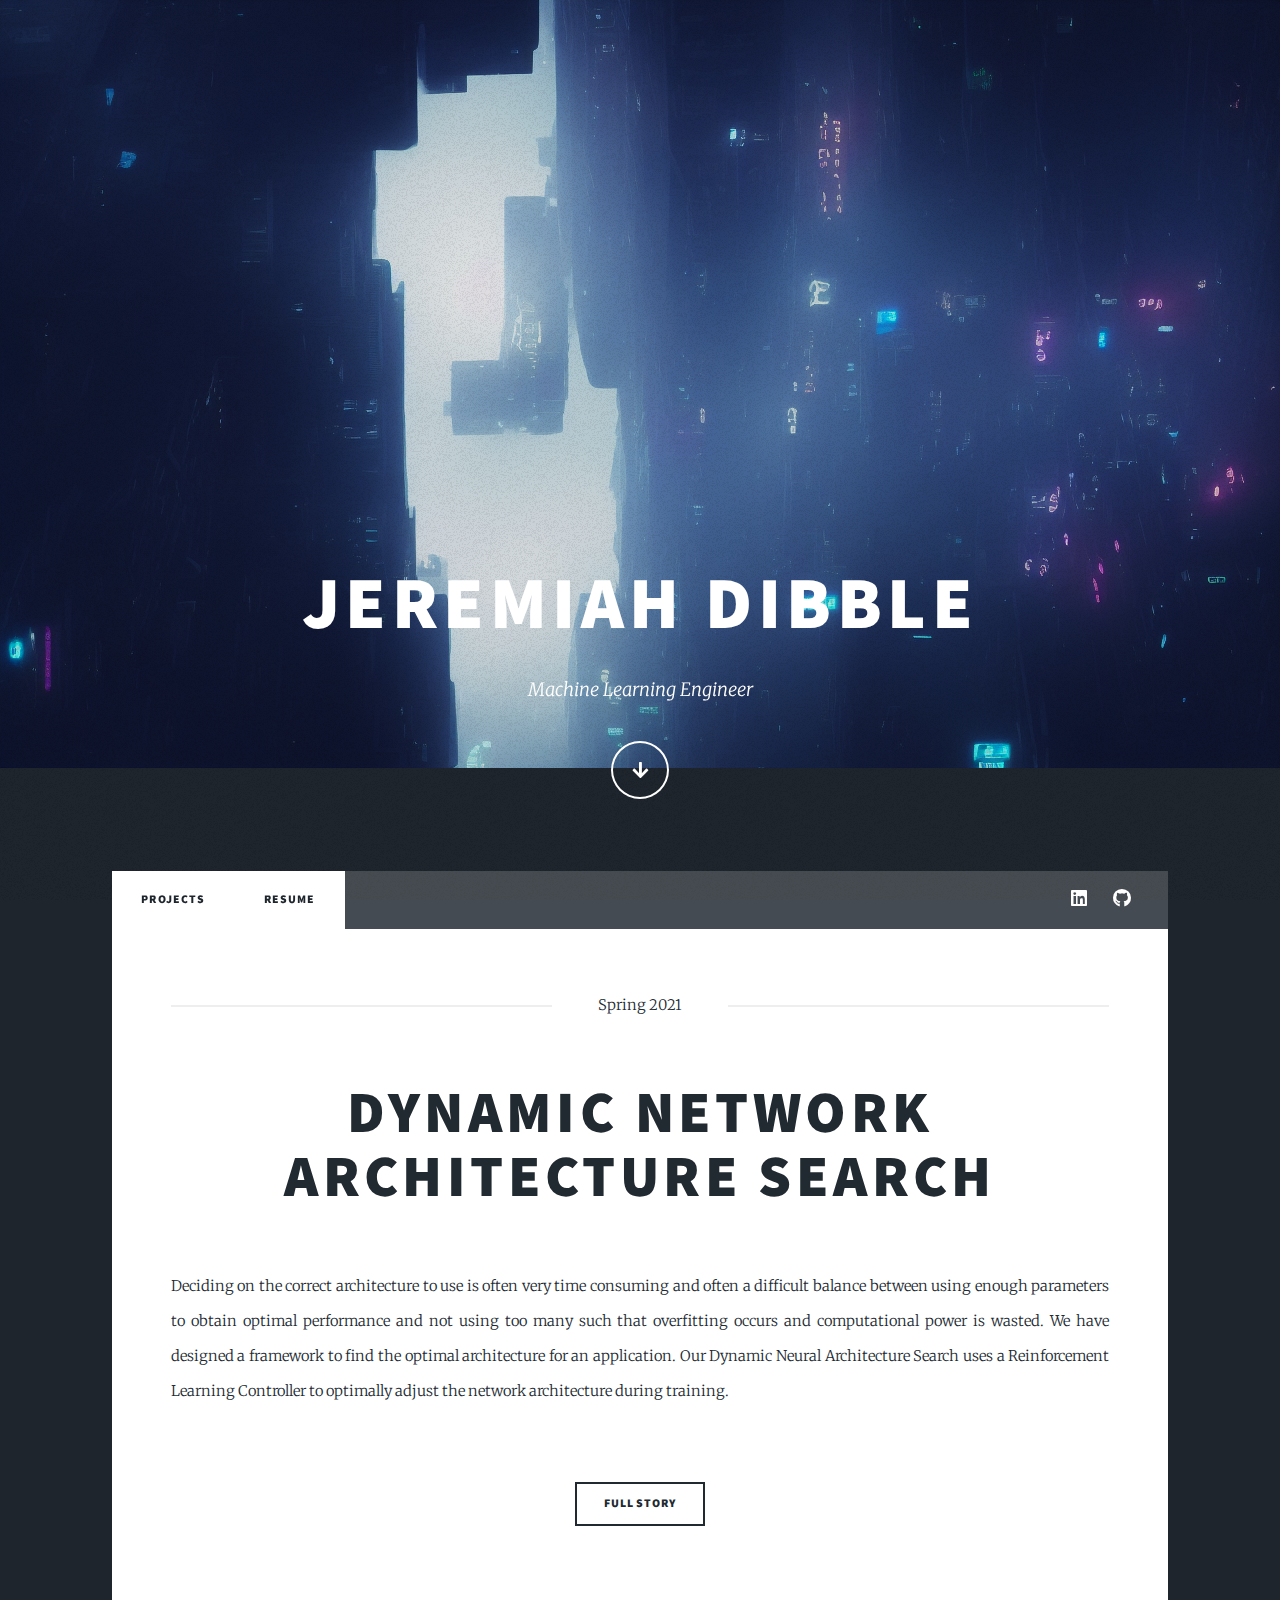
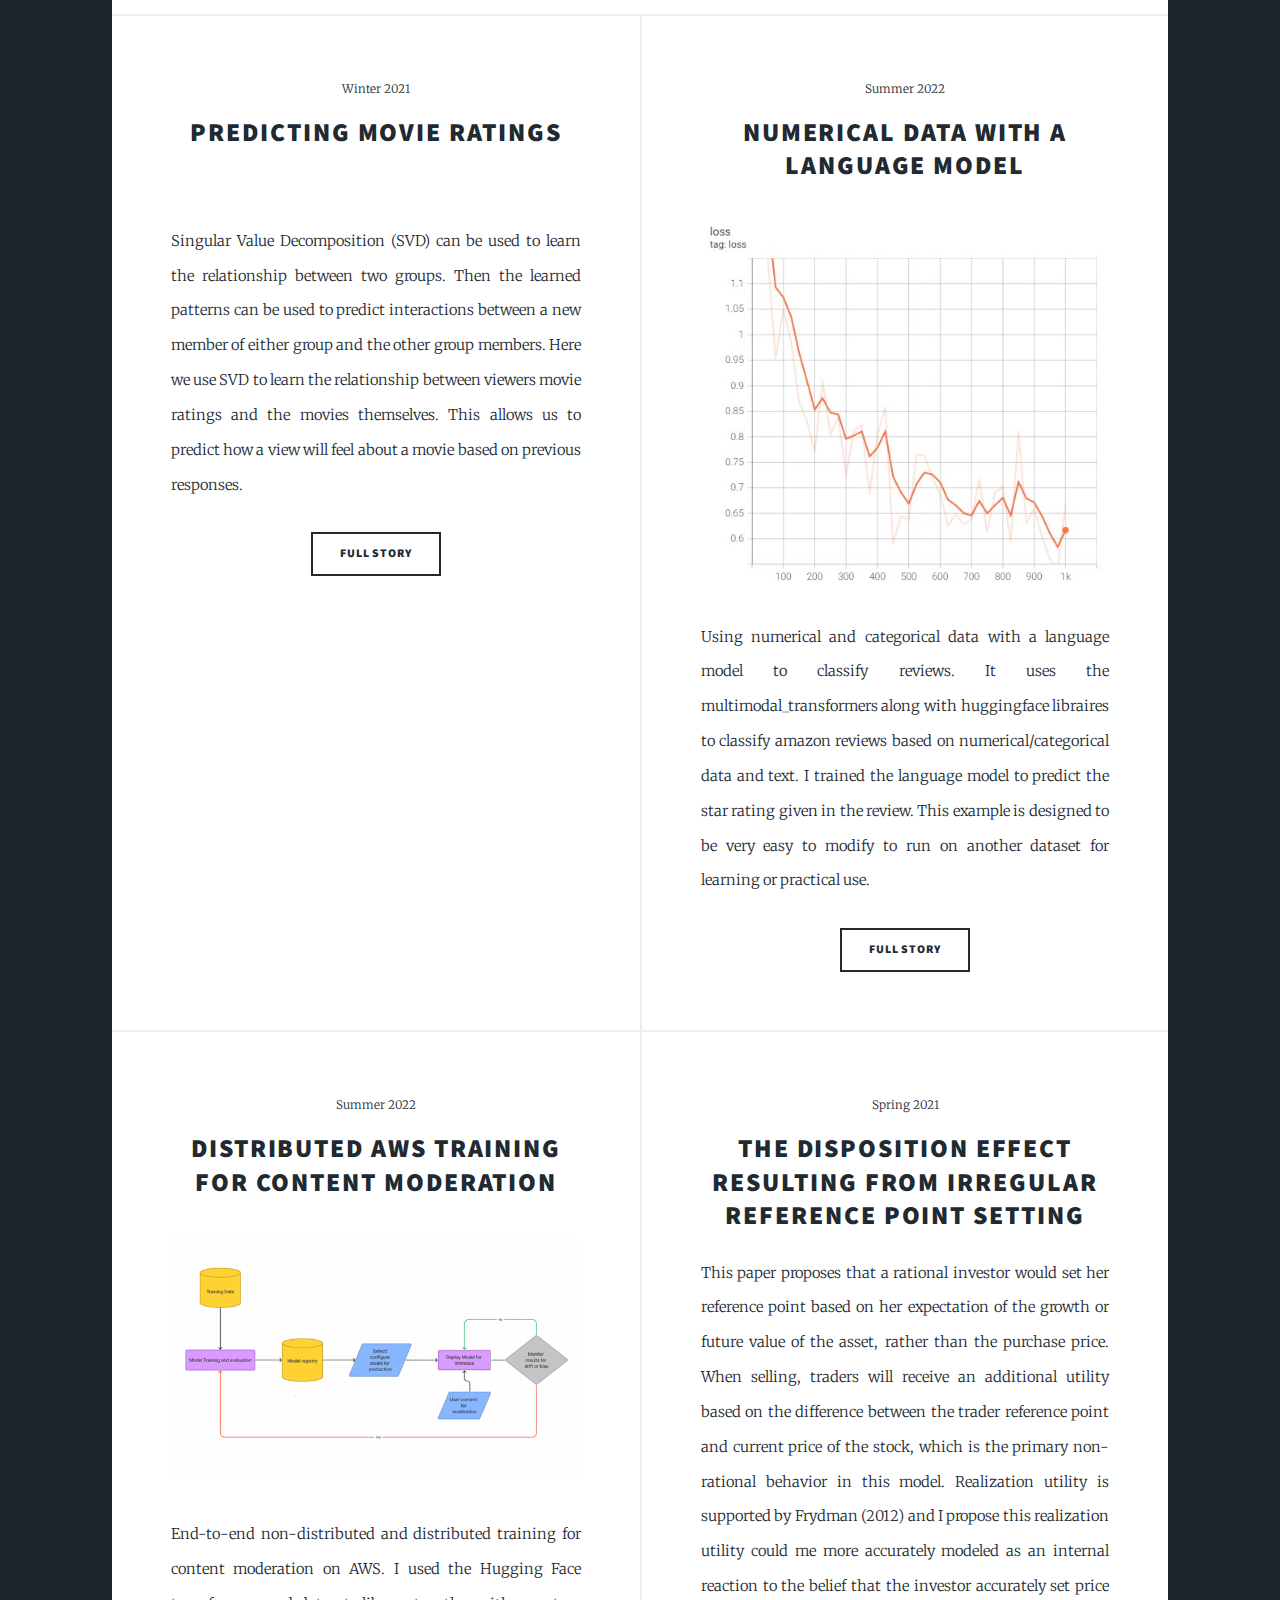
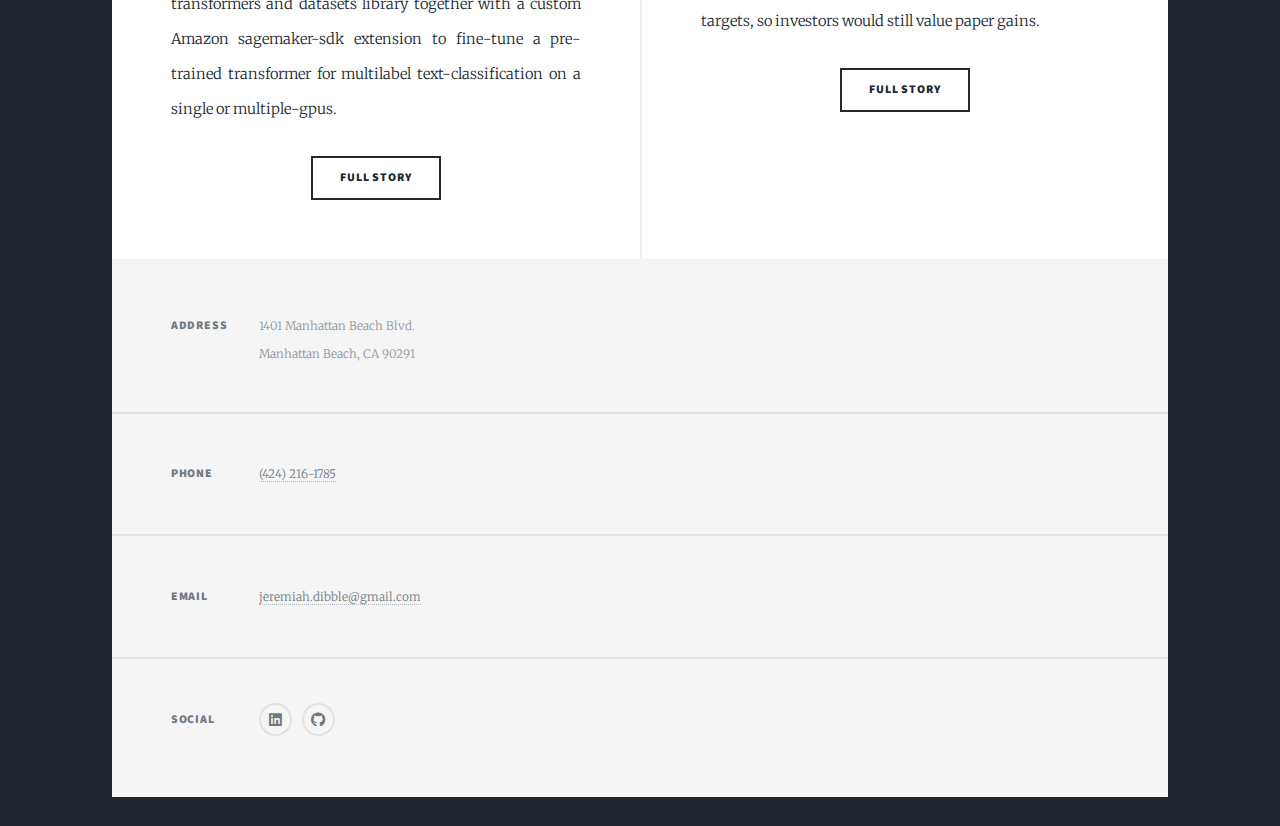
==== commit 70d2d4a2: "Added Articles" ====
--- a/index.html
+++ b/index.html
@@ -40,7 +40,8 @@
 					<nav id="nav">
 						<ul class="links">
 							<li class="active"><a href="index.html">Projects</a></li>
-
+							<li class="active"><a href="Resume.html">Resume</a></li>
+							
 						</ul>
 						<ul class="icons">
 							<li><a href="https://www.linkedin.com/in/jeremiah-dibble/" class="icon brands fa-linkedin"><span class="label">LinkedIn</span></a></li>
@@ -53,70 +54,115 @@
 					<div id="main">
 
 						<!-- Featured Post -->
-							<article class="post featured">
+						<article class="post featured">
+							<header class="major">
+								<span class="date">Spring 2021</span>
+									<h2><a href="DNAS.html">Dynamic Network  <br /> Architecture Search</a></h2>
+								</header>
+								<p>
+									Deciding on the correct architecture to use is often very time consuming and often
+									a difficult balance between using enough parameters to obtain optimal performance
+									and not using too many such that overfitting occurs and computational power
+									is wasted. We have designed a framework to find the optimal architecture for
+									an application. Our Dynamic Neural Architecture Search uses a Reinforcement
+									Learning Controller to optimally adjust the network architecture during training.
+								</p>
+								<a href="DNAS.html" class="image fit"><img src="images/KMNST4plot.png" alt="" /></a>
+								<ul class="actions special">
+									<li><a href="DNAS.html" class="button">Full Story</a></li>
+								</ul>
+							</article>
+							<!-- <article class="post featured">
 								<header class="major">
 									<span class="date">Summer 2022</span>
 									<h2><a href="privateEquity.html">
-									Illiquid Private <br /> Equity Forcasting</a></h2>
-									<p>Forcasting the returns of private equity portfolios by learning prediction at a
-										fund level. The behavior of funds was perdicted using a boosting algorithm and 
-										relevan thyper parameters created out of the fund's characteristics and past data. 
+									Illiquid Private <br /> Equity Forecasting</a></h2>
+									<p>Using numerical and categorical data with a language model to classify reviews. 
+										It uses the multimodal_transformers along with huggingface libraires to classify 
+										amazon reviews based on numerical/categorical data and text.
+										I trained the language model to predict the star rating 
+										given in the review. This example is designed to be very easy to modify to 
+										run on another dataset for learning or practical use.									
 									</p>
 								</header>
 								<a href="privateEquity.html" class="image main"><img src="images/privateEquity.jpg" alt="" /></a>
 								<ul class="actions special">
 									<li><a href="privateEquity.html" class="button large">Full Story</a></li>
 								</ul>
-							</article>
+							</article>  -->
 
 						<!-- Posts -->
 							<section class="posts">
 								<article>
 									<header>
-										<span class="date">April 24, 2017</span>
-										<h2><a href="#">Sed magna<br />
-										ipsum faucibus</a></h2>
-									</header>
-									<a href="#" class="image fit"><img src="images/pic02.jpg" alt="" /></a>
-									<p>Donec eget ex magna. Interdum et malesuada fames ac ante ipsum primis in faucibus. Pellentesque venenatis dolor imperdiet dolor mattis sagittis magna etiam.</p>
-									<ul class="actions special">
-										<li><a href="#" class="button">Full Story</a></li>
-									</ul>
-								</article>
-								<article>
-									<header>
-										<span class="date">April 22, 2017</span>
-										<h2><a href="#">Primis eget<br />
-										imperdiet lorem</a></h2>
-									</header>
-									<a href="#" class="image fit"><img src="images/pic03.jpg" alt="" /></a>
-									<p>Donec eget ex magna. Interdum et malesuada fames ac ante ipsum primis in faucibus. Pellentesque venenatis dolor imperdiet dolor mattis sagittis magna etiam.</p>
-									<ul class="actions special">
-										<li><a href="#" class="button">Full Story</a></li>
-									</ul>
-								</article>
-								<article>
-									<header>
-										<span class="date">April 18, 2017</span>
-										<h2><a href="#">Ante mattis<br />
-										interdum dolor</a></h2>
-									</header>
-									<a href="#" class="image fit"><img src="images/pic04.jpg" alt="" /></a>
-									<p>Donec eget ex magna. Interdum et malesuada fames ac ante ipsum primis in faucibus. Pellentesque venenatis dolor imperdiet dolor mattis sagittis magna etiam.</p>
-									<ul class="actions special">
-										<li><a href="#" class="button">Full Story</a></li>
-									</ul>
-								</article>
-								<article>
-									<header>
-										<span class="date">April 14, 2017</span>
-										<h2><a href="#">Tempus sed<br />
-										nulla imperdiet</a></h2>
-									</header>
-									<a href="#" class="image fit"><img src="images/pic05.jpg" alt="" /></a>
-									<p>Donec eget ex magna. Interdum et malesuada fames ac ante ipsum primis in faucibus. Pellentesque venenatis dolor imperdiet dolor mattis sagittis magna etiam.</p>
-									<ul class="actions special">
-										<li><a href="#" class="button">Full Story</a></li>
+										<span class="date">Winter 2021</span>
+										<h2><a href="Movies.html">Predicting Movie Ratings</a></h2>
+									</header>
+									<a href="Movies.html" class="image fit"><img src="images/movie_ratings/miniproject2_sur_SVD_V_genre.png" alt="" /></a>
+									<p>
+										Singular Value Decomposition (SVD) can be used to learn the relationship between two groups. 
+										Then the learned patterns can be used to predict interactions between a new member of either 
+										group and the other group members. Here we use SVD to learn the relationship between viewers 
+										movie ratings and the movies themselves. This allows us to predict how a view will feel about
+										a movie based on previous responses.
+									</p>
+									<ul class="actions special">
+										<li><a href="Movies.html" class="button">Full Story</a></li>
+									</ul>
+								</article>
+
+								<article>
+									<header>
+										<span class="date">Summer 2022</span>
+										<h2><a href="Num-LM.html">Numerical Data with a Language Model</a></h2>
+									</header>
+									<a href="Num-LM.html" class="image fit"><img src="images/Num-Cat-Loss.jpg" alt="" /></a>
+									<p>
+										Using numerical and categorical data with a language model to classify reviews. 
+											It uses the multimodal_transformers along with huggingface libraires to classify 
+											amazon reviews based on numerical/categorical data and text.
+											I trained the language model to predict the star rating 
+											given in the review. This example is designed to be very easy to modify to 
+											run on another dataset for learning or practical use.	
+									</p>
+									<ul class="actions special">
+										<li><a href="Num-LM.html" class="button">Full Story</a></li>
+									</ul>
+								</article>
+
+								<article>
+									<header>
+										<span class="date">Summer 2022</span>
+										<h2><a href="AWS.html">Distributed AWS Training for Content Moderation</a></h2>
+									</header>
+									<a href="AWS.html" class="image fit"><img src="images/MLOps-Workflow.png" alt="" /></a>
+									<p>
+										End-to-end non-distributed and distributed training for content moderation on AWS. I used the Hugging Face transformers and datasets library together with a custom 
+										Amazon sagemaker-sdk extension to fine-tune a pre-trained transformer for multilabel text-classification 
+										on a single or multiple-gpus. 
+										
+									</p>
+									<ul class="actions special">
+										<li><a href="AWS.html" class="button">Full Story</a></li>
+									</ul>
+								</article>
+
+								<article>
+									<header>
+										<span class="date">Spring 2021</span>
+										<h2><a href="BEM.html">The Disposition Effect Resulting from Irregular
+											Reference Point Setting</a></h2>
+									</header>
+									<!-- <a href="#" class="image fit"><img src="images/pic03.jpg" alt="" /></a> -->
+									<p>This paper proposes that a rational investor would set her reference point based on her expectation of 
+										the growth or future value of the asset, rather than the purchase price. When selling, 
+										 traders will receive an additional utility based on the difference between the trader reference point 
+										 and current price of the stock, which is the primary non-rational behavior in this model. Realization 
+										 utility is supported by Frydman (2012) and I propose this realization utility could me more accurately 
+										 modeled as an internal reaction to the belief that the investor accurately set price targets, 
+										 so investors would still value paper gains.</p>
+									<ul class="actions special">
+										<li><a href="BEM.html" class="button">Full Story</a></li>
 									</ul>
 								</article>
 
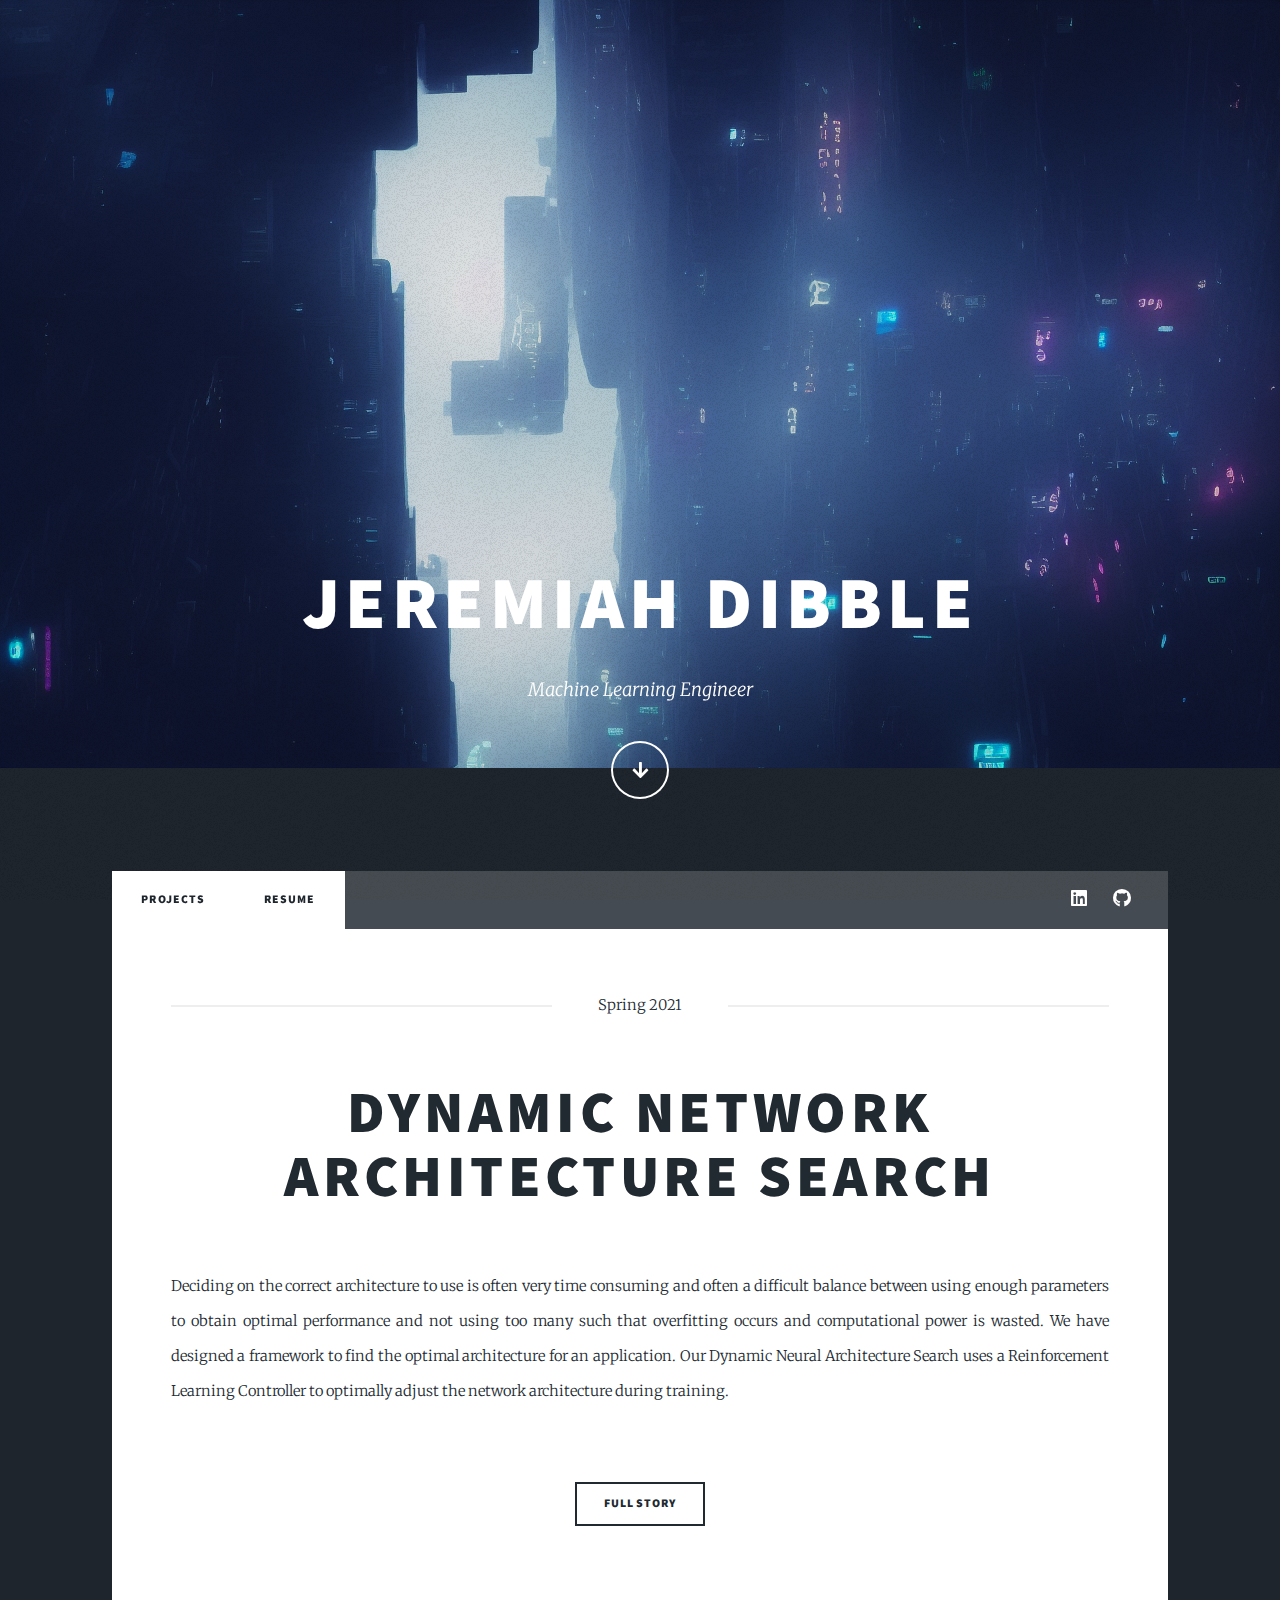
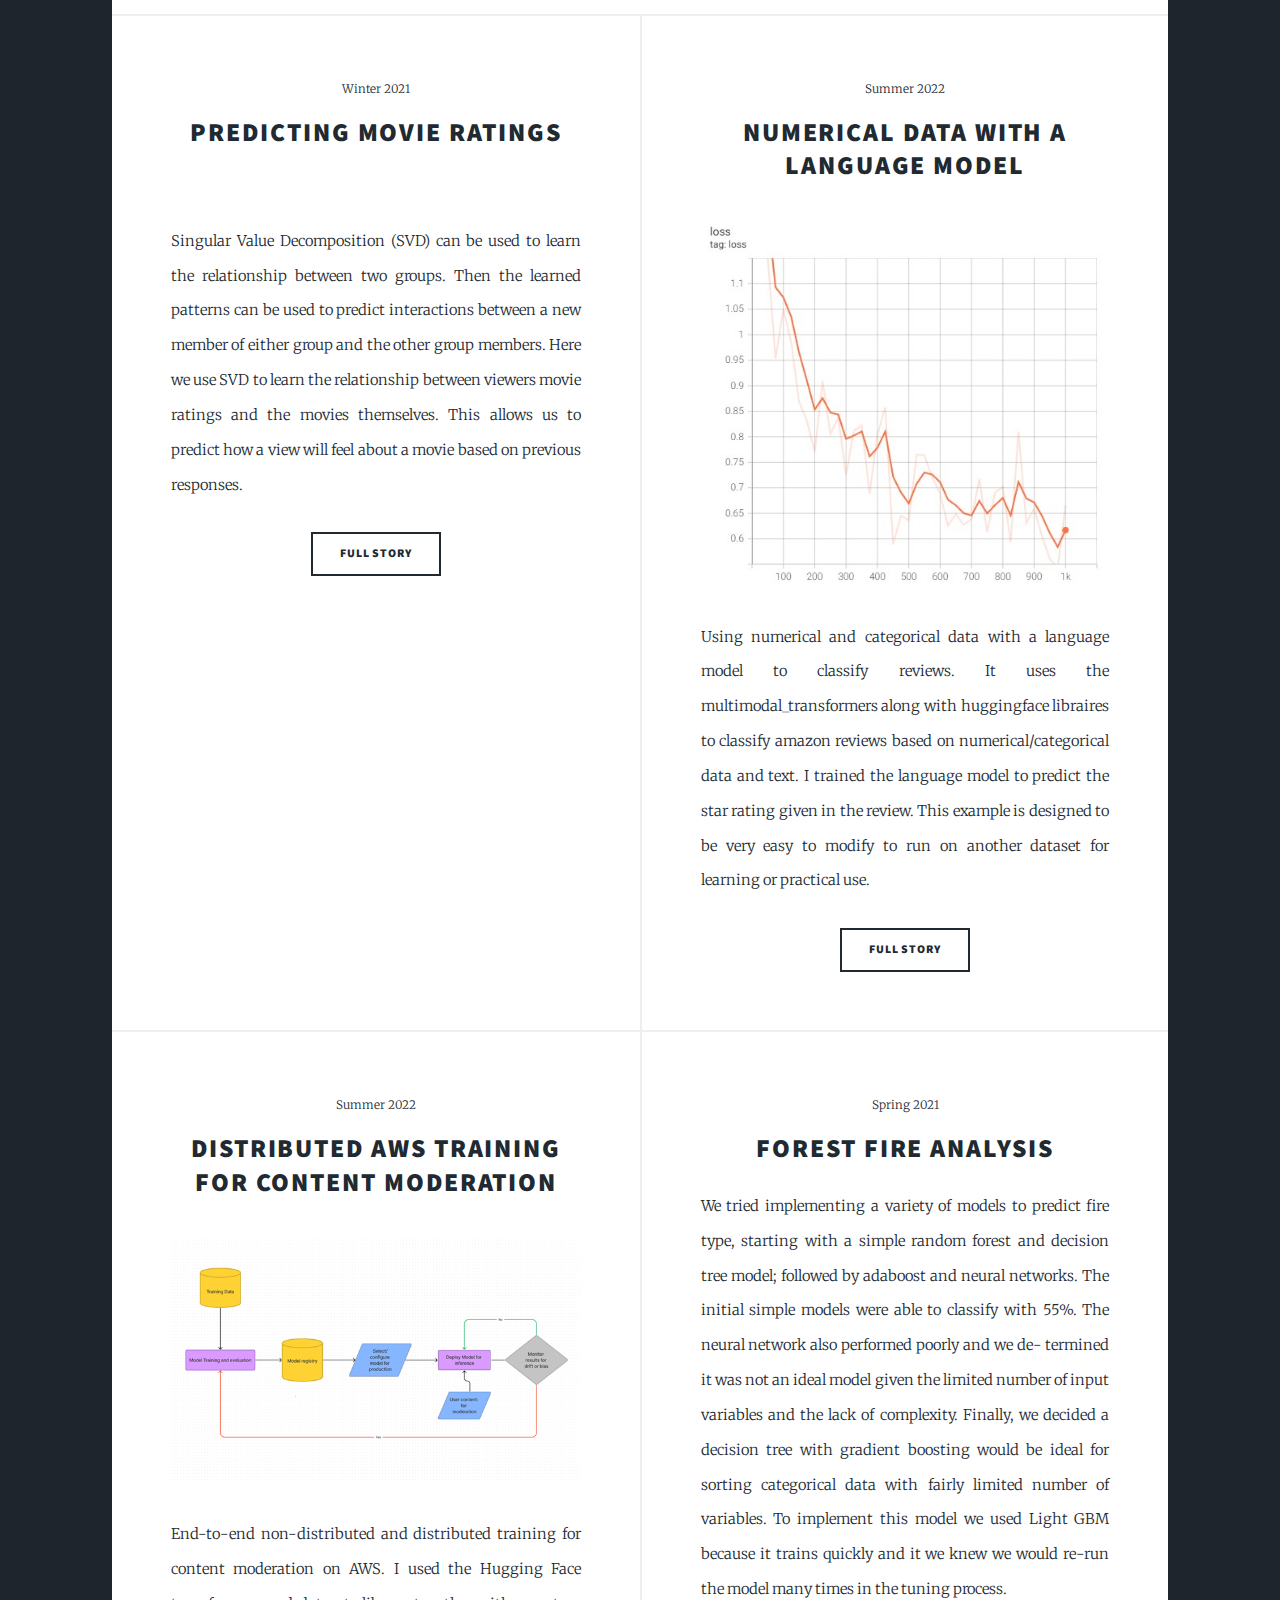
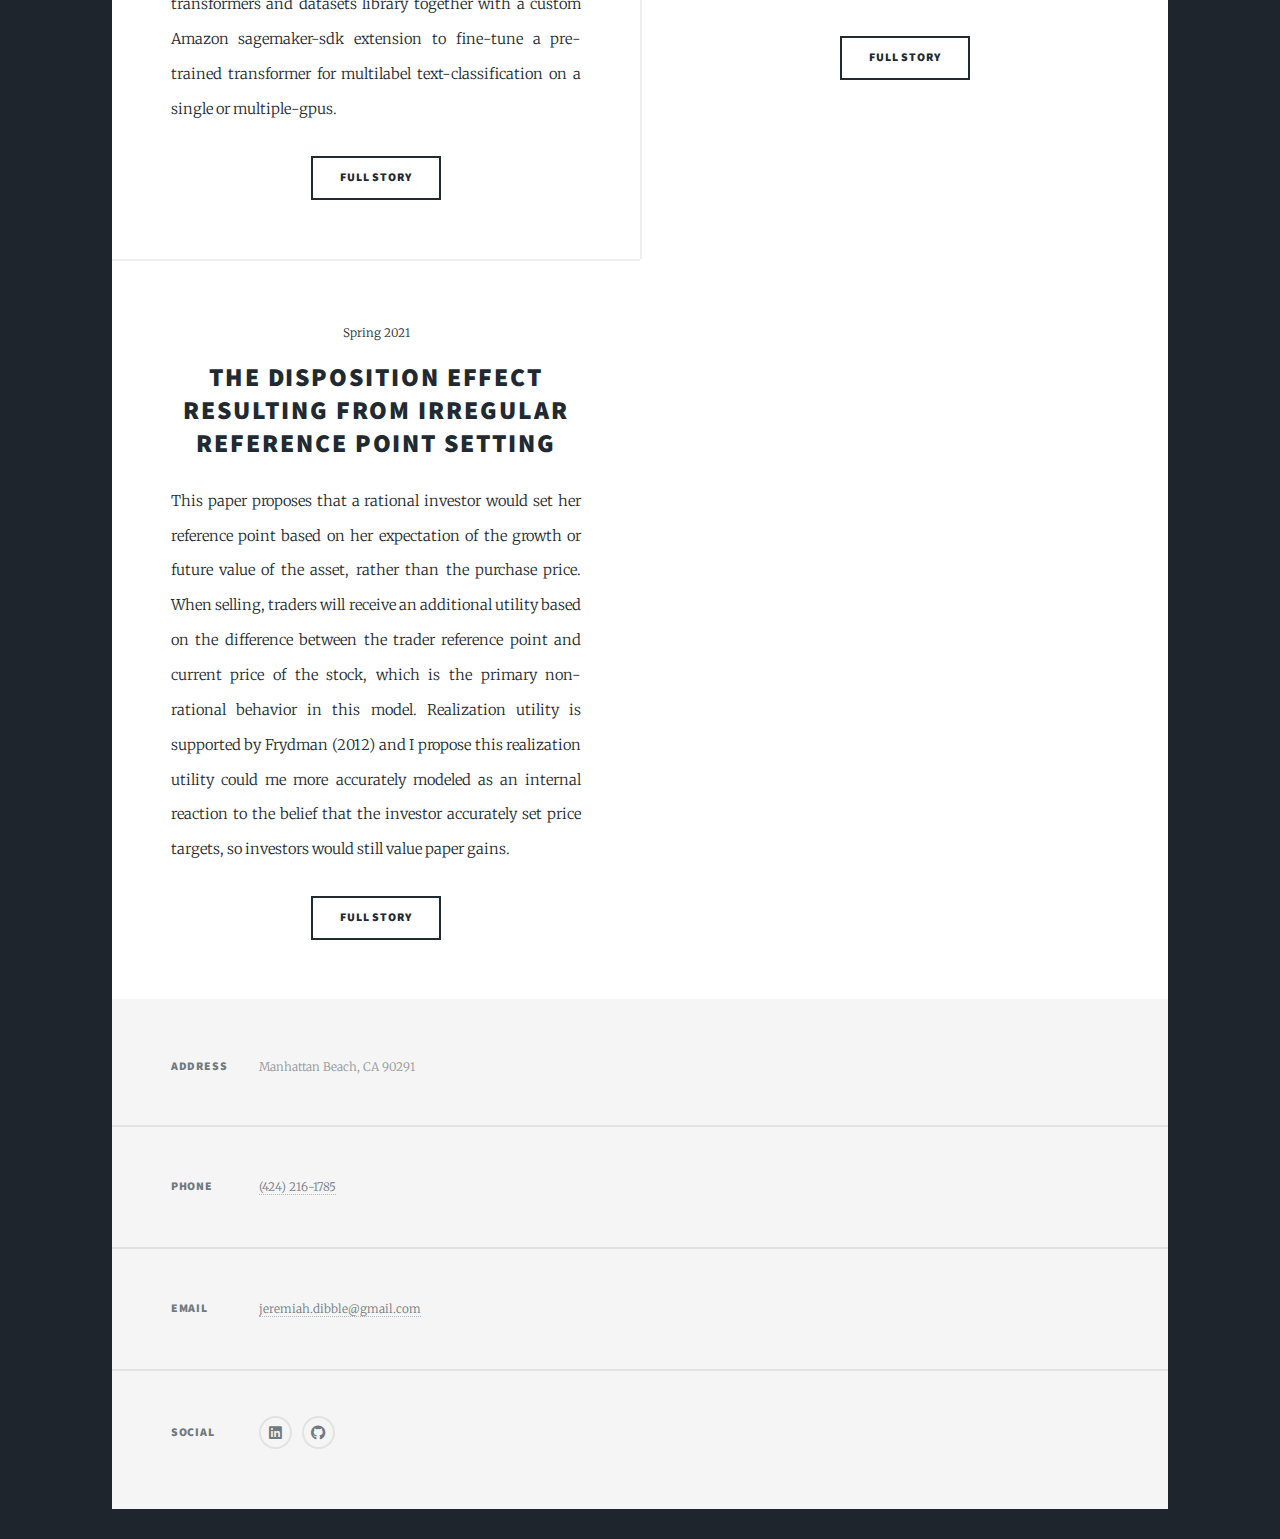
==== commit af6e35a0: "Added Fires" ====
--- a/index.html
+++ b/index.html
@@ -130,6 +130,8 @@
 									</ul>
 								</article>
 
+								
+
 								<article>
 									<header>
 										<span class="date">Summer 2022</span>
@@ -144,6 +146,27 @@
 									</p>
 									<ul class="actions special">
 										<li><a href="AWS.html" class="button">Full Story</a></li>
+									</ul>
+								</article>
+
+								<article>
+									<header>
+										<span class="date">Spring 2021</span>
+										<h2><a href="Fires.html">Forest Fire Analysis</a></h2>
+									</header>
+									<!-- <a href="Num-LM.html" class="image fit"><img src="images/Num-Cat-Loss.jpg" alt="" /></a> -->
+									<p>
+										We tried implementing a variety of models to predict fire type, starting with a simple random forest and decision tree
+										model; followed by adaboost and neural networks. The initial simple models were able to classify with 55%. The neural network also performed poorly and we de-
+										termined it was not an ideal model given the limited number of input variables and the lack of complexity.
+										Finally, we decided a decision tree with gradient boosting would be ideal for sorting categorical data with
+										fairly limited number of variables. To implement this model we used Light GBM because it trains quickly
+										and it we knew we would re-run the model many times in the tuning process.
+										
+	
+									</p>
+									<ul class="actions special">
+										<li><a href="Fires.html" class="button">Full Story</a></li>
 									</ul>
 								</article>
 
@@ -175,8 +198,7 @@
 						<section class="split contact">
 							<section class="alt">
 								<h3>Address</h3>
-								<p>1401 Manhattan Beach Blvd.<br />
-								Manhattan Beach, CA 90291</p>
+								<p>Manhattan Beach, CA 90291</p>
 							</section>
 							<section>
 								<h3>Phone</h3>
